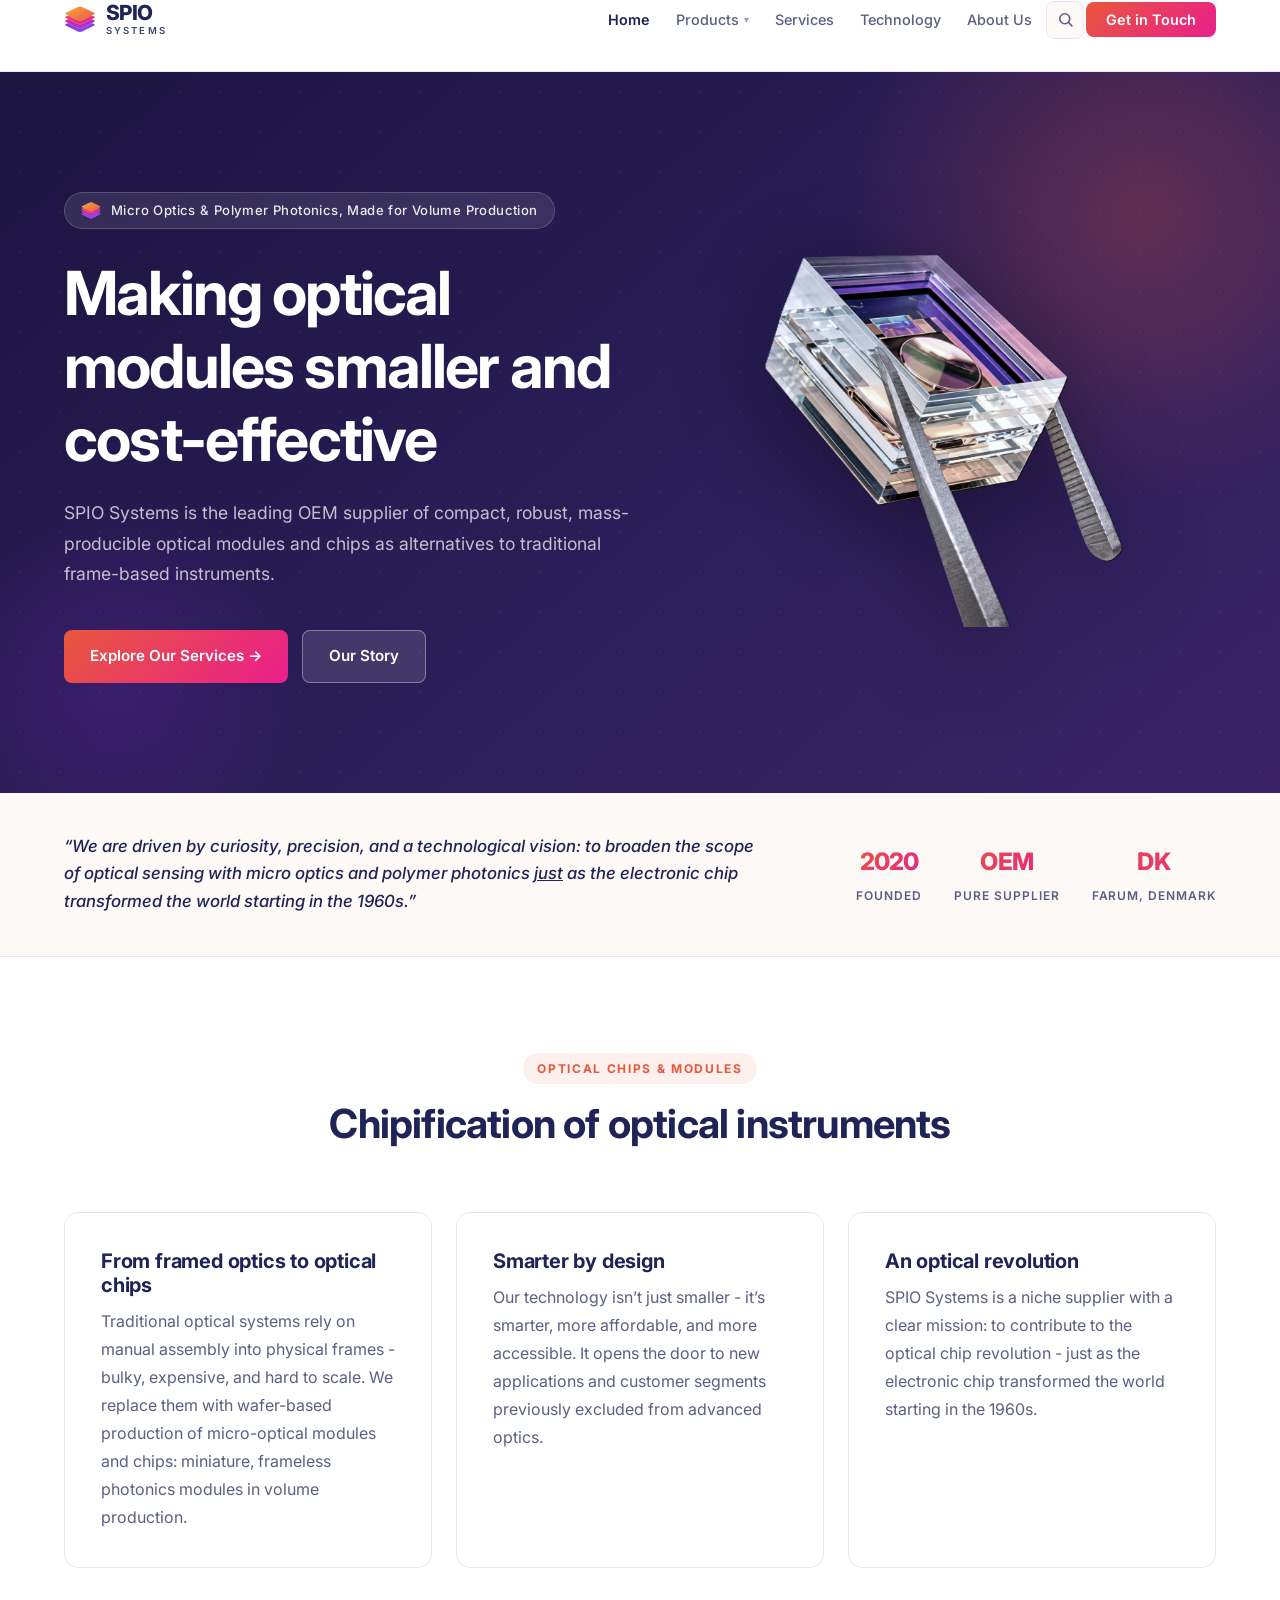
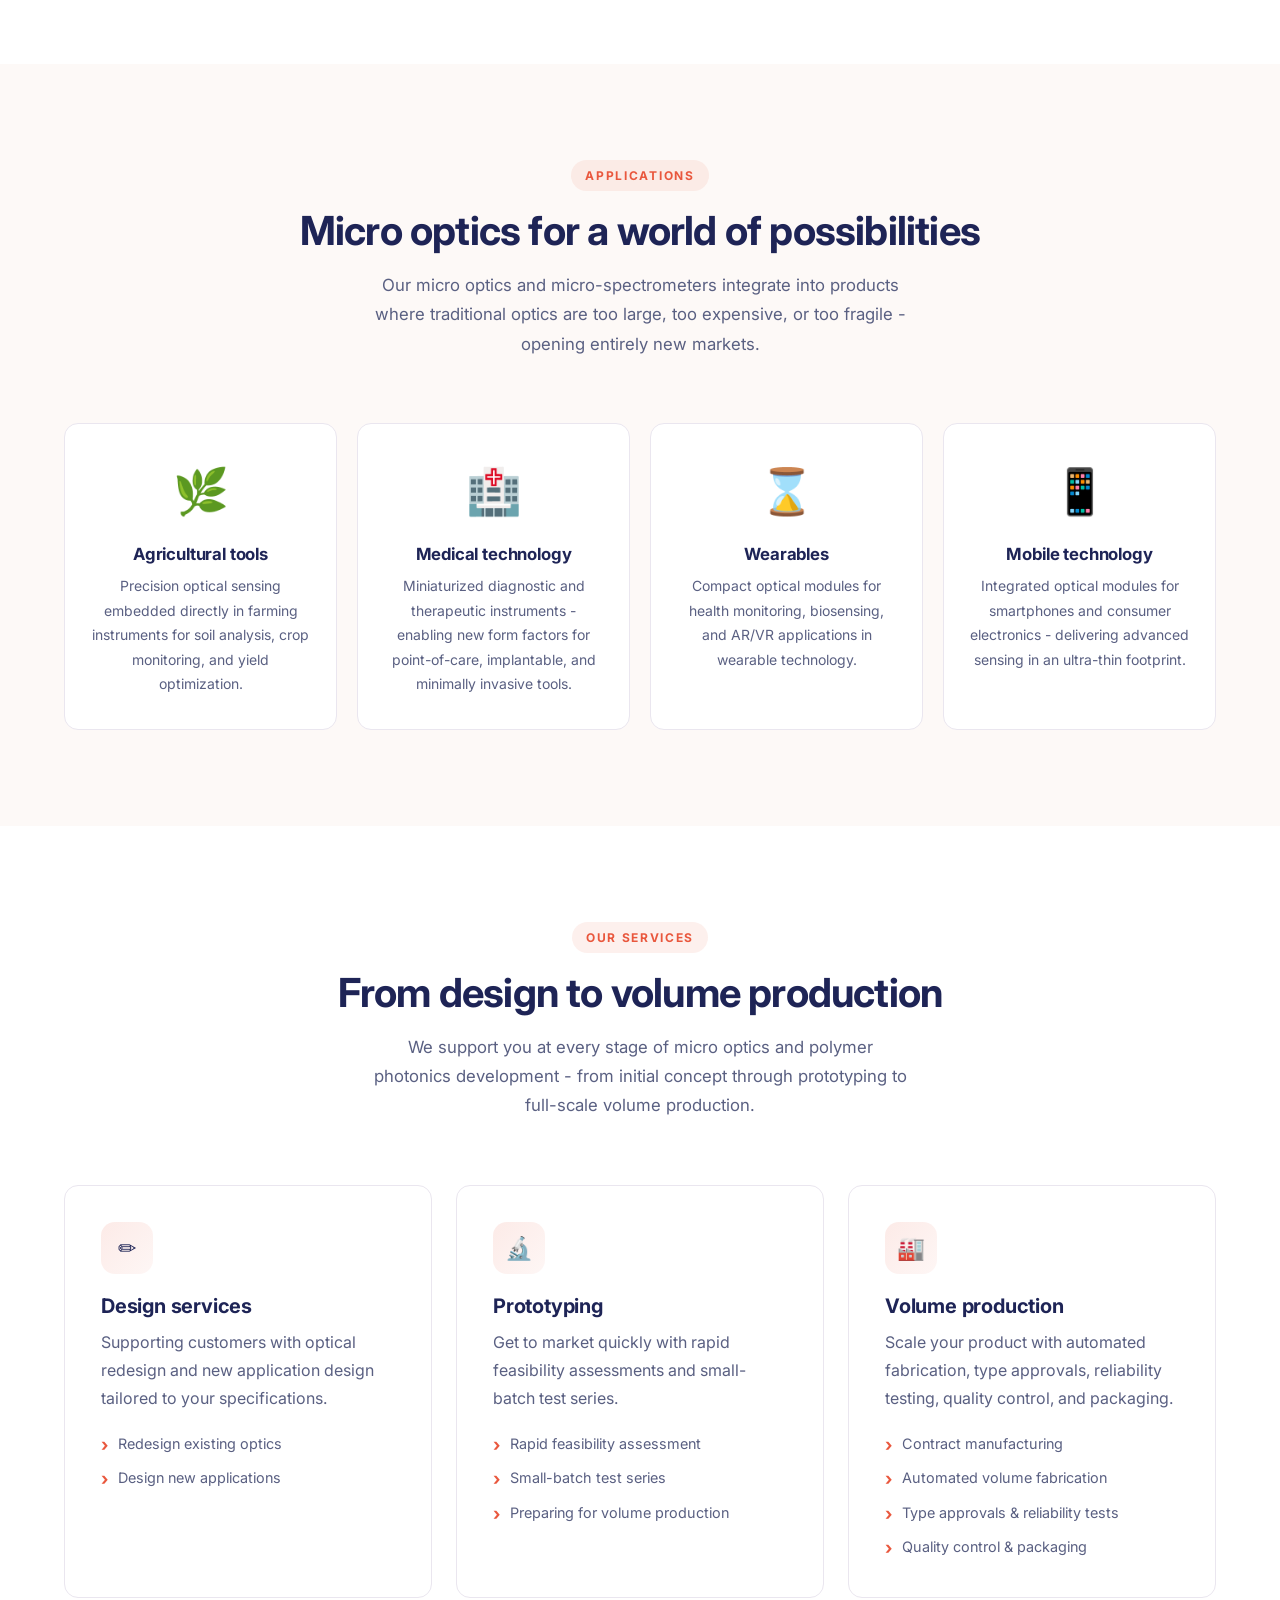
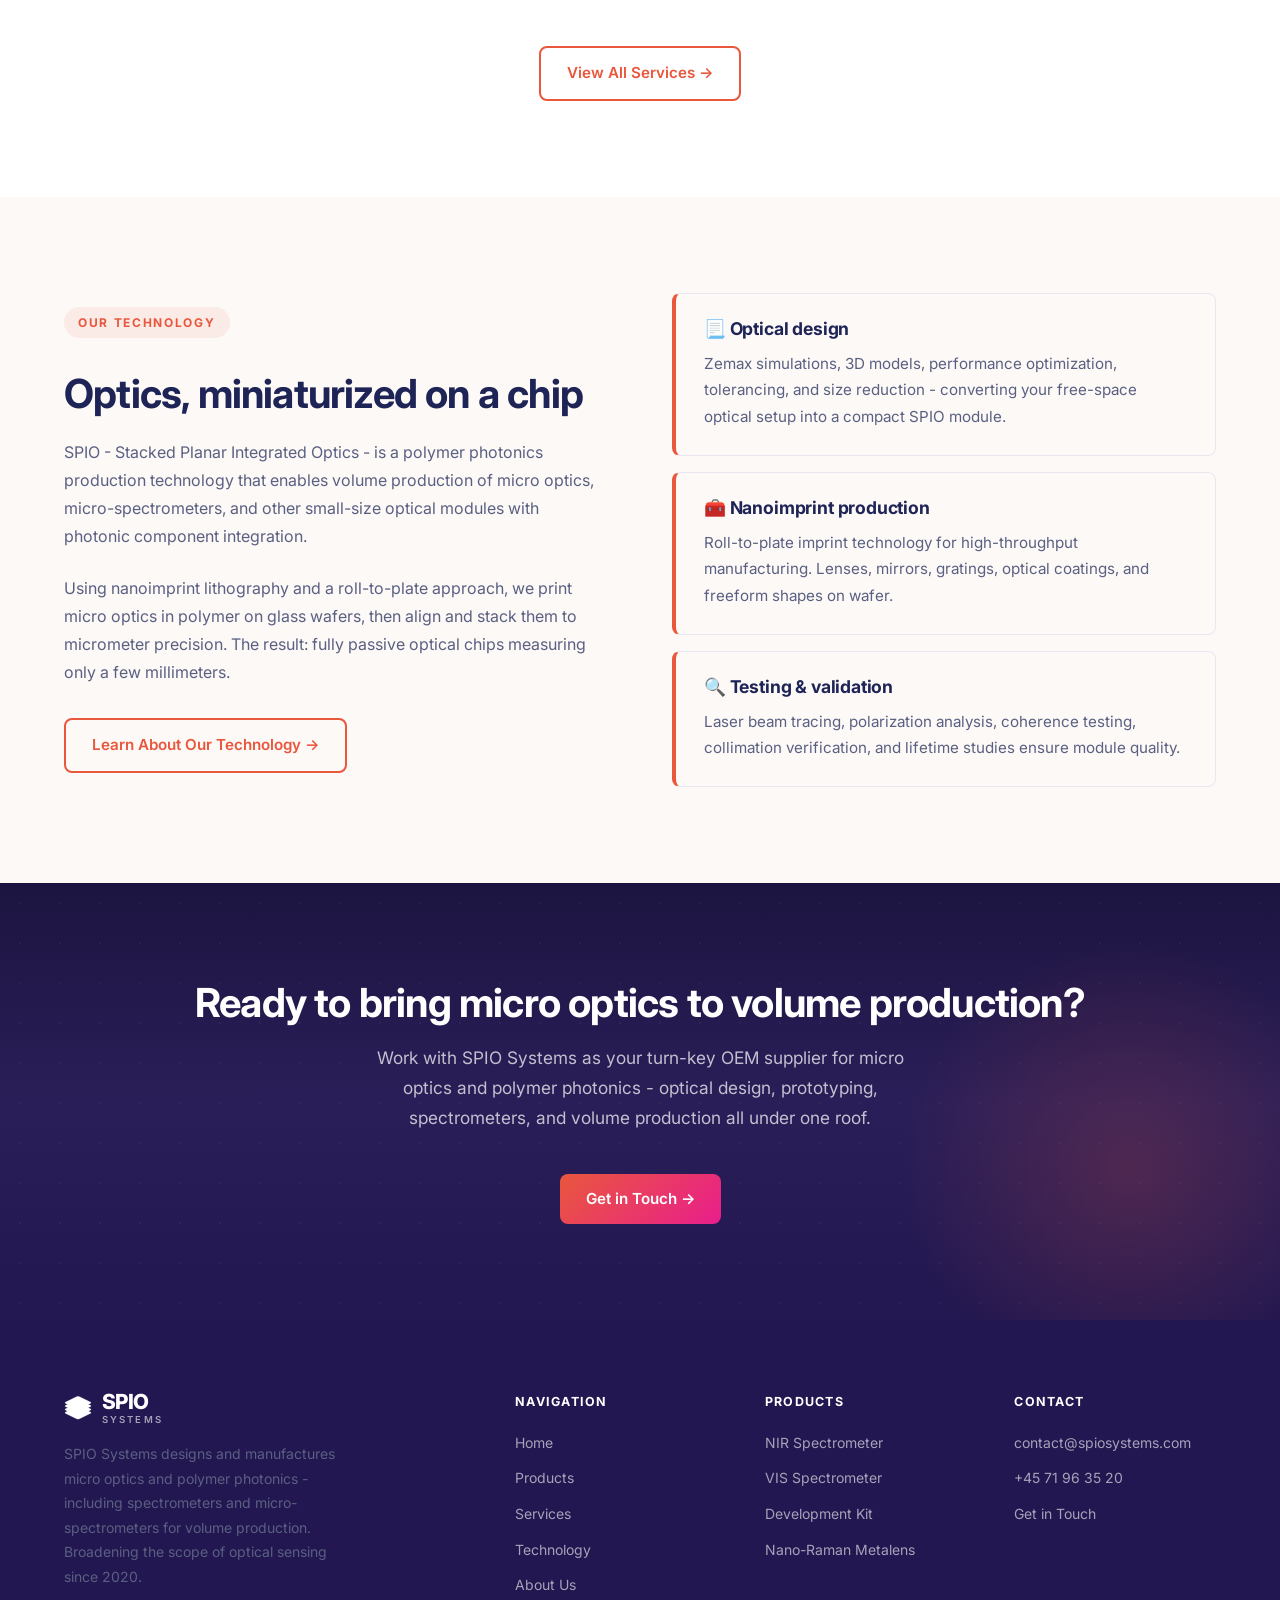
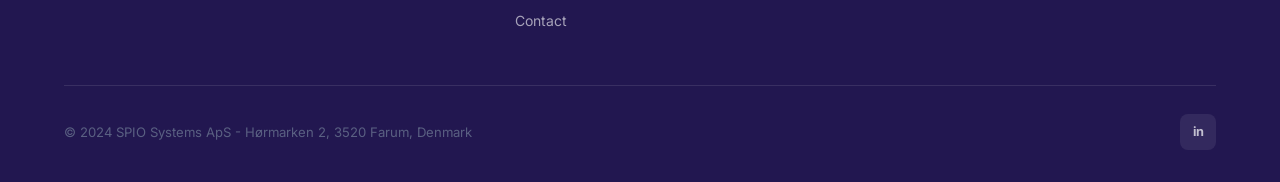
==== index.html @ d628694d "Upload images:module-flex, chip-tweeezers, module-inhand" ====
<!DOCTYPE html>
<html lang="en">
<head>
  <meta charset="UTF-8">
  <meta name="viewport" content="width=device-width, initial-scale=1.0">
  <title>SPIO Systems - Micro Optics &amp; Polymer Photonics for Volume Production</title>
  <meta name="description" content="SPIO Systems designs and manufactures micro optics and polymer photonics - including spectrometers and micro-spectrometers engineered for volume production and seamless integration.">
  <meta name="keywords" content="micro optics, polymer photonics, spectrometer, micro-spectrometer, volume production, optical chip, SPIO Systems">
  <link rel="icon" type="image/svg+xml" href="icon.svg">
  <link rel="preconnect" href="https://fonts.googleapis.com">
  <link rel="preconnect" href="https://fonts.gstatic.com" crossorigin>
  <link href="https://fonts.googleapis.com/css2?family=Inter:wght@400;500;600;700;800&display=swap" rel="stylesheet">
  <link rel="stylesheet" href="styles.css">
</head>
<body>

  <nav>
    <div class="container">
      <div class="nav-inner">
        <a href="index.html" class="nav-logo">
          <img src="icon.svg" alt="" class="logo-icon">
          <div class="logo-wordmark">
            <span class="logo-spio">SPIO</span>
            <span class="logo-systems">SYSTEMS</span>
          </div>
        </a>
        <ul class="nav-links" id="nav-links">
          <li><a href="index.html" class="active">Home</a></li>
          <li class="nav-dropdown">
            <a href="products.html" class="nav-dropdown-toggle">Products <span class="nav-caret">&#9662;</span></a>
            <div class="nav-dropdown-menu">
              <a href="products.html" class="menu-head">All Products</a>
              <a href="product-nir-spectrometer.html">NIR Spectrometer</a>
              <a href="product-vis-spectrometer.html">VIS Spectrometer</a>
              <a href="product-development-kit.html">Spectrometer Development Kit</a>
              <a href="product-nano-raman-metalens.html">Nano-Raman Metalens</a>
            </div>
          </li>
          <li><a href="services.html">Services</a></li>
          <li><a href="technology.html">Technology</a></li>
          <li><a href="about.html">About Us</a></li>
          <li>
            <button class="nav-search-btn" id="nav-search-btn" aria-label="Search" title="Search (press /)">
              <svg viewBox="0 0 24 24" fill="none" stroke="currentColor" stroke-width="2.2" stroke-linecap="round" stroke-linejoin="round"><circle cx="11" cy="11" r="7"></circle><line x1="21" y1="21" x2="16.65" y2="16.65"></line></svg>
            </button>
          </li>
          <li><a href="contact.html" class="nav-cta">Get in Touch</a></li>
        </ul>
        <button class="nav-toggle" id="nav-toggle" aria-label="Toggle menu">
          <span></span><span></span><span></span>
        </button>
      </div>
    </div>
  </nav>

  <!-- HERO -->
  <section class="hero">
    <div class="hero-glow"></div>
    <div class="hero-glow-2"></div>
    <div class="container">
      <div class="hero-grid">
        <div class="hero-content">
          <div class="hero-badge">
            <img src="icon.svg" alt="" class="hero-badge-icon">
            Micro Optics &amp; Polymer Photonics, Made for Volume Production
          </div>
          <h1>Making optical modules smaller and cost-effective</h1>
          <p>SPIO Systems is the leading OEM supplier of compact, robust, mass-producible optical modules and chips as alternatives to traditional frame-based instruments.</p>
          <div class="hero-actions">
            <a href="services.html" class="btn btn-primary">Explore Our Services &rarr;</a>
            <a href="about.html" class="btn btn-ghost">Our Story</a>
          </div>
        </div>
        <div class="hero-visual">
          <img src="images/chip-tweezers.png" alt="SPIO optical chip module held with tweezers">
        </div>
      </div>
    </div>
  </section>

  <!-- MISSION STRIP -->
  <section style="background:var(--bg); border-bottom:1px solid var(--border); padding:40px 0;">
    <div class="container">
      <div style="display:grid; grid-template-columns:1fr auto; gap:48px; align-items:center;">
        <div>
          <p style="font-size:1.05rem; font-style:italic; color:var(--text); font-weight:500; line-height:1.65; max-width:700px;">
            &ldquo;We are driven by curiosity, precision, and a technological vision: to broaden the scope of optical sensing with micro optics and polymer photonics <u>just</u> as the electronic chip transformed the world starting in the 1960s.&rdquo;
          </p>
        </div>
        <div style="display:flex; gap:32px; flex-shrink:0;">
          <div style="text-align:center;">
            <div style="font-size:1.5rem; font-weight:800; background:var(--brand-grad); -webkit-background-clip:text; -webkit-text-fill-color:transparent; background-clip:text; letter-spacing:-0.03em;">2020</div>
            <div style="font-size:0.75rem; color:var(--text-muted); font-weight:600; text-transform:uppercase; letter-spacing:0.08em; margin-top:4px;">Founded</div>
          </div>
          <div style="text-align:center;">
            <div style="font-size:1.5rem; font-weight:800; background:var(--brand-grad); -webkit-background-clip:text; -webkit-text-fill-color:transparent; background-clip:text; letter-spacing:-0.03em;">OEM</div>
            <div style="font-size:0.75rem; color:var(--text-muted); font-weight:600; text-transform:uppercase; letter-spacing:0.08em; margin-top:4px;">Pure Supplier</div>
          </div>
          <div style="text-align:center;">
            <div style="font-size:1.5rem; font-weight:800; background:var(--brand-grad); -webkit-background-clip:text; -webkit-text-fill-color:transparent; background-clip:text; letter-spacing:-0.03em;">DK</div>
            <div style="font-size:0.75rem; color:var(--text-muted); font-weight:600; text-transform:uppercase; letter-spacing:0.08em; margin-top:4px;">Farum, Denmark</div>
          </div>
        </div>
      </div>
    </div>
  </section>

  <!-- THE OPTICAL CHIP -->
  <section class="section">
    <div class="container">
      <div class="section-header">
        <span class="eyebrow">Optical Chips &amp; Modules</span>
        <h2>Chipification of optical instruments</h2>
      </div>
      <div class="grid-3">
        <div class="card">
          <h3>From framed optics to optical chips</h3>
          <p>Traditional optical systems rely on manual assembly into physical frames - bulky, expensive, and hard to scale. We replace them with wafer-based production of micro-optical modules and chips: miniature, frameless photonics modules in volume production.</p>
        </div>
        <div class="card">
          <h3>Smarter by design</h3>
          <p>Our technology isn&rsquo;t just smaller - it&rsquo;s smarter, more affordable, and more accessible. It opens the door to new applications and customer segments previously excluded from advanced optics.</p>
        </div>
        <div class="card">
          <h3>An optical revolution</h3>
          <p>SPIO Systems is a niche supplier with a clear mission: to contribute to the optical chip revolution - just as the electronic chip transformed the world starting in the 1960s.</p>
        </div>
      </div>
    </div>
  </section>

  <!-- APPLICATIONS -->
  <section class="section section-alt">
    <div class="container">
      <div class="section-header">
        <span class="eyebrow">Applications</span>
        <h2>Micro optics for a world of possibilities</h2>
        <p>Our micro optics and micro-spectrometers integrate into products where traditional optics are too large, too expensive, or too fragile - opening entirely new markets.</p>
      </div>
      <div class="grid-4">
        <div class="card" style="text-align:center; padding:32px 24px;">
          <div style="font-size:2.8rem; margin-bottom:16px;">&#127807;</div>
          <h3 style="font-size:1.05rem; margin-bottom:10px;">Agricultural tools</h3>
          <p style="font-size:0.875rem;">Precision optical sensing embedded directly in farming instruments for soil analysis, crop monitoring, and yield optimization.</p>
        </div>
        <div class="card" style="text-align:center; padding:32px 24px;">
          <div style="font-size:2.8rem; margin-bottom:16px;">&#127973;</div>
          <h3 style="font-size:1.05rem; margin-bottom:10px;">Medical technology</h3>
          <p style="font-size:0.875rem;">Miniaturized diagnostic and therapeutic instruments - enabling new form factors for point-of-care, implantable, and minimally invasive tools.</p>
        </div>
        <div class="card" style="text-align:center; padding:32px 24px;">
          <div style="font-size:2.8rem; margin-bottom:16px;">&#8987;</div>
          <h3 style="font-size:1.05rem; margin-bottom:10px;">Wearables</h3>
          <p style="font-size:0.875rem;">Compact optical modules for health monitoring, biosensing, and AR/VR applications in wearable technology.</p>
        </div>
        <div class="card" style="text-align:center; padding:32px 24px;">
          <div style="font-size:2.8rem; margin-bottom:16px;">&#128241;</div>
          <h3 style="font-size:1.05rem; margin-bottom:10px;">Mobile technology</h3>
          <p style="font-size:0.875rem;">Integrated optical modules for smartphones and consumer electronics - delivering advanced sensing in an ultra-thin footprint.</p>
        </div>
      </div>
    </div>
  </section>

  <!-- SERVICES PREVIEW -->
  <section class="section">
    <div class="container">
      <div class="section-header">
        <span class="eyebrow">Our Services</span>
        <h2>From design to volume production</h2>
        <p>We support you at every stage of micro optics and polymer photonics development - from initial concept through prototyping to full-scale volume production.</p>
      </div>
      <div class="grid-3">
        <div class="card">
          <div class="card-icon">&#9999;</div>
          <h3>Design services</h3>
          <p>Supporting customers with optical redesign and new application design tailored to your specifications.</p>
          <ul>
            <li>Redesign existing optics</li>
            <li>Design new applications</li>
          </ul>
        </div>
        <div class="card">
          <div class="card-icon">&#128300;</div>
          <h3>Prototyping</h3>
          <p>Get to market quickly with rapid feasibility assessments and small-batch test series.</p>
          <ul>
            <li>Rapid feasibility assessment</li>
            <li>Small-batch test series</li>
            <li>Preparing for volume production</li>
          </ul>
        </div>
        <div class="card">
          <div class="card-icon">&#127981;</div>
          <h3>Volume production</h3>
          <p>Scale your product with automated fabrication, type approvals, reliability testing, quality control, and packaging.</p>
          <ul>
            <li>Contract manufacturing</li>
            <li>Automated volume fabrication</li>
            <li>Type approvals &amp; reliability tests</li>
            <li>Quality control &amp; packaging</li>
          </ul>
        </div>
      </div>
      <div style="text-align:center; margin-top:48px;">
        <a href="services.html" class="btn btn-outline">View All Services &rarr;</a>
      </div>
    </div>
  </section>

  <!-- TECHNOLOGY HIGHLIGHT -->
  <section class="section section-alt">
    <div class="container">
      <div class="two-col" style="align-items:center; gap:64px;">
        <div>
          <span class="eyebrow">Our Technology</span>
          <h2 style="margin-top:16px; margin-bottom:20px;">Optics, miniaturized on a chip</h2>
          <p style="margin-bottom:24px;">SPIO - Stacked Planar Integrated Optics - is a polymer photonics production technology that enables volume production of micro optics, micro-spectrometers, and other small-size optical modules with photonic component integration.</p>
          <p style="margin-bottom:32px;">Using nanoimprint lithography and a roll-to-plate approach, we print micro optics in polymer on glass wafers, then align and stack them to micrometer precision. The result: fully passive optical chips measuring only a few millimeters.</p>
          <a href="technology.html" class="btn btn-outline">Learn About Our Technology &rarr;</a>
        </div>
        <div style="display:flex; flex-direction:column; gap:16px;">
          <div class="info-box">
            <h3>&#128195; Optical design</h3>
            <p>Zemax simulations, 3D models, performance optimization, tolerancing, and size reduction - converting your free-space optical setup into a compact SPIO module.</p>
          </div>
          <div class="info-box">
            <h3>&#129520; Nanoimprint production</h3>
            <p>Roll-to-plate imprint technology for high-throughput manufacturing. Lenses, mirrors, gratings, optical coatings, and freeform shapes on wafer.</p>
          </div>
          <div class="info-box">
            <h3>&#128269; Testing &amp; validation</h3>
            <p>Laser beam tracing, polarization analysis, coherence testing, collimation verification, and lifetime studies ensure module quality.</p>
          </div>
        </div>
      </div>
    </div>
  </section>

  <!-- CTA -->
  <section class="cta-section">
    <div class="container">
      <div class="cta-inner">
        <h2>Ready to bring micro optics to volume production?</h2>
        <p>Work with SPIO Systems as your turn-key OEM supplier for micro optics and polymer photonics - optical design, prototyping, spectrometers, and volume production all under one roof.</p>
        <a href="contact.html" class="btn btn-primary">Get in Touch &rarr;</a>
      </div>
    </div>
  </section>

  <!-- FOOTER -->
  <footer>
    <div class="container">
      <div class="footer-grid">
        <div class="footer-brand-col">
          <a href="index.html" class="footer-logo">
            <img src="icon.svg" alt="" style="width:28px;height:auto;filter:brightness(0) invert(1);">
            <div class="logo-wordmark">
              <span class="logo-spio">SPIO</span>
              <span class="logo-systems">SYSTEMS</span>
            </div>
          </a>
          <p>SPIO Systems designs and manufactures micro optics and polymer photonics - including spectrometers and micro-spectrometers for volume production. Broadening the scope of optical sensing since 2020.</p>
        </div>
        <div class="footer-col">
          <h5>Navigation</h5>
          <ul>
            <li><a href="index.html">Home</a></li>
            <li><a href="products.html">Products</a></li>
            <li><a href="services.html">Services</a></li>
            <li><a href="technology.html">Technology</a></li>
            <li><a href="about.html">About Us</a></li>
            <li><a href="contact.html">Contact</a></li>
          </ul>
        </div>
        <div class="footer-col">
          <h5>Products</h5>
          <ul>
            <li><a href="product-nir-spectrometer.html">NIR Spectrometer</a></li>
            <li><a href="product-vis-spectrometer.html">VIS Spectrometer</a></li>
            <li><a href="product-development-kit.html">Development Kit</a></li>
            <li><a href="product-nano-raman-metalens.html">Nano-Raman Metalens</a></li>
          </ul>
        </div>
        <div class="footer-col">
          <h5>Contact</h5>
          <ul>
            <li><a href="mailto:contact@spiosystems.com">contact@spiosystems.com</a></li>
            <li><a href="tel:+4571963520">+45 71 96 35 20</a></li>
            <li><a href="contact.html">Get in Touch</a></li>
          </ul>
        </div>
      </div>
      <div class="footer-bottom">
        <p>&copy; 2024 SPIO Systems ApS - H&oslash;rmarken 2, 3520 Farum, Denmark</p>
        <div class="social-links">
          <a href="https://www.linkedin.com/company/spio-systems" target="_blank" rel="noopener" class="social-link" aria-label="LinkedIn">in</a>
        </div>
      </div>
    </div>
  </footer>

  <script>
    const toggle = document.getElementById('nav-toggle');
    const links = document.getElementById('nav-links');
    toggle.addEventListener('click', () => links.classList.toggle('open'));
  </script>
  <script src="search.js"></script>
</body>
</html>
---- styles.css ----
*, *::before, *::after { box-sizing: border-box; margin: 0; padding: 0; }

:root {
  /* ── SPIO brand palette ── */
  --primary:        #1E2456;   /* Dark navy (logo text) */
  --primary-light:  #2A3070;
  --primary-deep:   #161A42;
  --warm-orange:    #F7A840;
  --warm-coral:     #E9573D;
  --warm-magenta:   #E91E8C;
  --warm-purple:    #9B2DE8;
  --warm-violet:    #7B4FE0;

  /* ── UI accent - coral-red from the logo ── */
  --accent:         #E9573D;
  --accent-hover:   #C9432A;

  /* ── Gradient shorthands ── */
  --brand-grad:     linear-gradient(135deg, #E9573D, #E91E8C);
  --brand-grad-full: linear-gradient(135deg, #F7A840, #E9573D, #E91E8C, #9B2DE8);

  /* ── Surfaces ── */
  --bg:       #FDF9F7;   /* very slightly warm white */
  --white:    #FFFFFF;
  --text:     #1E2456;   /* brand navy for headings */
  --text-muted: #5A6082;
  --border:   #EAE6EF;
  --shadow:   0 4px 16px rgba(30,36,86,0.09);
  --shadow-lg: 0 12px 40px rgba(30,36,86,0.16);

  /* ── Shape ── */
  --radius:    14px;
  --radius-sm: 8px;
  --radius-lg: 20px;
  --nav-height: 72px;
}

html { scroll-behavior: smooth; }

body {
  font-family: 'Inter', -apple-system, BlinkMacSystemFont, 'Segoe UI', Helvetica, sans-serif;
  font-size: 16px;
  line-height: 1.6;
  color: var(--text);
  background: var(--white);
  -webkit-font-smoothing: antialiased;
}

/* ── TYPOGRAPHY ── */
h1, h2, h3, h4 { line-height: 1.2; font-weight: 700; }
h1 { font-size: clamp(2.4rem, 5vw, 3.8rem); letter-spacing: -0.03em; }
h2 { font-size: clamp(1.8rem, 3.5vw, 2.5rem); letter-spacing: -0.02em; }
h3 { font-size: 1.25rem; letter-spacing: -0.01em; }
h4 { font-size: 1rem; }
p { color: var(--text-muted); line-height: 1.75; }
a { color: var(--accent); }

/* ── LAYOUT ── */
.container { max-width: 1200px; margin: 0 auto; padding: 0 24px; }
.section { padding: 96px 0; }
.section-alt { background: var(--bg); }

/* ── NAVIGATION ── */
nav {
  position: sticky;
  top: 0;
  z-index: 100;
  height: var(--nav-height);
  background: rgba(255,255,255,0.95);
  backdrop-filter: blur(14px);
  -webkit-backdrop-filter: blur(14px);
  border-bottom: 1px solid var(--border);
}
.nav-inner {
  height: 100%;
  display: flex;
  align-items: center;
  justify-content: space-between;
}

/* Logo */
.nav-logo {
  display: flex;
  align-items: center;
  gap: 10px;
  text-decoration: none;
}
.logo-icon { width: 32px; height: auto; display: block; }
.logo-wordmark {
  display: flex;
  flex-direction: column;
  line-height: 1;
}
.logo-spio {
  font-size: 1.3rem;
  font-weight: 800;
  color: var(--primary);
  letter-spacing: -0.03em;
}
.logo-systems {
  font-size: 0.6rem;
  font-weight: 600;
  color: var(--primary);
  letter-spacing: 0.22em;
  text-transform: uppercase;
  margin-top: 2px;
  opacity: 0.85;
}

.nav-links {
  display: flex;
  align-items: center;
  gap: 2px;
  list-style: none;
  flex-wrap: nowrap;
}
.nav-links a {
  text-decoration: none;
  color: var(--text-muted);
  font-size: 0.9rem;
  font-weight: 500;
  padding: 8px 12px;
  border-radius: var(--radius-sm);
  transition: color 0.18s, background 0.18s;
  white-space: nowrap;
}
.nav-links a:hover { color: var(--primary); background: var(--bg); }
.nav-links a.active { color: var(--primary); font-weight: 600; }
.nav-cta {
  background: var(--brand-grad) !important;
  color: white !important;
  padding: 9px 20px !important;
  border-radius: var(--radius-sm) !important;
  font-weight: 600 !important;
  transition: opacity 0.18s, transform 0.18s !important;
}
.nav-cta:hover { opacity: 0.88 !important; transform: translateY(-1px) !important; color: white !important; }

.nav-toggle {
  display: none;
  background: none;
  border: none;
  cursor: pointer;
  padding: 6px;
  flex-direction: column;
  gap: 5px;
}
.nav-toggle span {
  display: block;
  width: 22px;
  height: 2px;
  background: var(--text);
  border-radius: 2px;
  transition: 0.25s;
}

/* ── BUTTONS ── */
.btn {
  display: inline-flex;
  align-items: center;
  gap: 8px;
  padding: 13px 26px;
  border-radius: var(--radius-sm);
  font-size: 0.95rem;
  font-weight: 600;
  cursor: pointer;
  text-decoration: none;
  transition: all 0.2s ease;
  border: none;
  white-space: nowrap;
}
.btn-primary {
  background: var(--brand-grad);
  color: white;
}
.btn-primary:hover {
  opacity: 0.88;
  transform: translateY(-1px);
  box-shadow: 0 8px 24px rgba(233,87,61,0.4);
  color: white;
}
.btn-ghost {
  background: rgba(255,255,255,0.12);
  color: white;
  border: 1.5px solid rgba(255,255,255,0.35);
}
.btn-ghost:hover {
  background: rgba(255,255,255,0.22);
  border-color: rgba(255,255,255,0.65);
  color: white;
}
.btn-outline {
  background: transparent;
  color: var(--accent);
  border: 2px solid var(--accent);
}
.btn-outline:hover {
  background: var(--accent);
  color: white;
}

/* ── HERO ── */
.hero {
  background: linear-gradient(140deg, #1C1440 0%, #2A1E58 55%, #3A2466 100%);
  color: white;
  padding: 120px 0 110px;
  position: relative;
  overflow: hidden;
}
.hero::before {
  content: '';
  position: absolute;
  inset: 0;
  background-image: radial-gradient(circle, rgba(255,255,255,0.04) 1px, transparent 1px);
  background-size: 40px 40px;
}
.hero-glow {
  position: absolute;
  width: 640px;
  height: 640px;
  background: radial-gradient(circle, rgba(233,87,61,0.28) 0%, transparent 65%);
  right: -180px;
  top: -180px;
  pointer-events: none;
}
.hero-glow-2 {
  position: absolute;
  width: 420px;
  height: 420px;
  background: radial-gradient(circle, rgba(155,45,232,0.18) 0%, transparent 65%);
  left: -100px;
  bottom: -100px;
  pointer-events: none;
}
.hero-content { position: relative; z-index: 1; max-width: 720px; }
.hero-badge {
  display: inline-flex;
  align-items: center;
  gap: 10px;
  background: rgba(255,255,255,0.1);
  border: 1px solid rgba(255,255,255,0.18);
  padding: 7px 16px;
  border-radius: 100px;
  font-size: 0.82rem;
  font-weight: 500;
  letter-spacing: 0.03em;
  margin-bottom: 28px;
  backdrop-filter: blur(4px);
  color: rgba(255,255,255,0.9);
}
.hero-badge-icon { width: 20px; height: auto; }
.hero h1 { color: white; margin-bottom: 22px; }
.hero p { color: rgba(255,255,255,0.72); font-size: 1.1rem; margin-bottom: 40px; max-width: 580px; }
.hero-actions { display: flex; gap: 14px; flex-wrap: wrap; }

/* Hero product image */
.hero-grid { position: relative; z-index: 1; display: grid; grid-template-columns: 1.05fr 0.95fr; gap: 48px; align-items: center; }
.hero-grid .hero-content { max-width: none; }
.hero-visual img { width: 100%; height: auto; display: block; filter: drop-shadow(0 22px 45px rgba(0,0,0,0.4)); }
@media (max-width: 860px) {
  .hero-grid { grid-template-columns: 1fr; gap: 24px; }
  .hero-visual { max-width: 440px; }
}

/* ── PAGE HERO (inner pages) ── */
.page-hero {
  background: linear-gradient(140deg, #1C1440 0%, #2E2060 100%);
  color: white;
  padding: 80px 0 76px;
  position: relative;
  overflow: hidden;
}
.page-hero::before {
  content: '';
  position: absolute;
  inset: 0;
  background-image: radial-gradient(circle, rgba(255,255,255,0.04) 1px, transparent 1px);
  background-size: 40px 40px;
}
.page-hero::after {
  content: '';
  position: absolute;
  width: 480px;
  height: 480px;
  background: radial-gradient(circle, rgba(233,87,61,0.2) 0%, transparent 65%);
  right: -100px;
  top: -100px;
  pointer-events: none;
}
.page-hero-content { position: relative; z-index: 1; }
.breadcrumb {
  display: flex;
  align-items: center;
  gap: 8px;
  font-size: 0.82rem;
  color: rgba(255,255,255,0.5);
  margin-bottom: 16px;
}
.breadcrumb a { color: rgba(255,255,255,0.5); text-decoration: none; transition: color 0.18s; }
.breadcrumb a:hover { color: white; }
.breadcrumb-sep { opacity: 0.4; }
.page-hero h1 { color: white; font-size: clamp(2rem, 4vw, 2.8rem); margin-bottom: 14px; }
.page-hero p { color: rgba(255,255,255,0.72); font-size: 1.05rem; max-width: 580px; }

/* ── SECTION HEADER ── */
.section-header { text-align: center; margin-bottom: 64px; }
.eyebrow {
  display: inline-block;
  font-size: 0.75rem;
  font-weight: 700;
  letter-spacing: 0.14em;
  text-transform: uppercase;
  color: var(--warm-coral);
  background: rgba(233,87,61,0.09);
  padding: 6px 14px;
  border-radius: 100px;
  margin-bottom: 16px;
}
.section-header h2 { color: var(--text); margin-bottom: 16px; }
.section-header p { max-width: 540px; margin: 0 auto; font-size: 1.05rem; }

/* ── CARDS ── */
.card {
  background: var(--white);
  border: 1px solid var(--border);
  border-radius: var(--radius);
  padding: 36px;
  transition: box-shadow 0.28s, transform 0.28s;
}
.card:hover { box-shadow: var(--shadow-lg); transform: translateY(-4px); }
.card-icon {
  width: 52px;
  height: 52px;
  background: linear-gradient(135deg, rgba(233,87,61,0.12), rgba(233,87,61,0.05));
  border-radius: 14px;
  display: flex;
  align-items: center;
  justify-content: center;
  margin-bottom: 20px;
  font-size: 1.4rem;
}
.card h3 { color: var(--text); margin-bottom: 10px; }
.card > p { margin-bottom: 0; }
.card ul { list-style: none; margin-top: 20px; display: flex; flex-direction: column; gap: 8px; }
.card ul li {
  font-size: 0.9rem;
  color: var(--text-muted);
  display: flex;
  align-items: flex-start;
  gap: 10px;
}
.card ul li::before { content: '›'; color: var(--warm-coral); font-size: 1.1rem; line-height: 1.5; flex-shrink: 0; font-weight: 700; }

/* ── GRIDS ── */
.grid-3 { display: grid; grid-template-columns: repeat(3, 1fr); gap: 24px; }
.grid-2 { display: grid; grid-template-columns: repeat(2, 1fr); gap: 32px; }
.grid-4 { display: grid; grid-template-columns: repeat(4, 1fr); gap: 20px; }

/* ── PROCESS STEPS ── */
.steps-track {
  display: grid;
  grid-template-columns: repeat(4, 1fr);
  gap: 0;
  position: relative;
}
.steps-track::before {
  content: '';
  position: absolute;
  top: 44px;
  left: calc(12.5%);
  right: calc(12.5%);
  height: 2px;
  background: var(--brand-grad-full);
  z-index: 0;
}
.step-item {
  position: relative;
  z-index: 1;
  text-align: center;
  padding: 0 16px;
}
.step-num {
  width: 88px;
  height: 88px;
  color: white;
  border-radius: 50%;
  display: flex;
  align-items: center;
  justify-content: center;
  font-size: 1.6rem;
  font-weight: 800;
  margin: 0 auto 24px;
  border: 4px solid white;
  letter-spacing: -0.02em;
}
/* Each step gets its gradient slice */
.step-item:nth-child(1) .step-num { background: linear-gradient(135deg, #F7A840, #E9573D); box-shadow: 0 0 0 3px #F7A840, var(--shadow); }
.step-item:nth-child(2) .step-num { background: linear-gradient(135deg, #E9573D, #E91E8C); box-shadow: 0 0 0 3px #E9573D, var(--shadow); }
.step-item:nth-child(3) .step-num { background: linear-gradient(135deg, #E91E8C, #9B2DE8); box-shadow: 0 0 0 3px #E91E8C, var(--shadow); }
.step-item:nth-child(4) .step-num { background: linear-gradient(135deg, #9B2DE8, #7B4FE0); box-shadow: 0 0 0 3px #9B2DE8, var(--shadow); }
.step-item h3 { color: var(--text); margin-bottom: 10px; font-size: 1.1rem; }
.step-item p { font-size: 0.9rem; }

/* ── CAPABILITIES ── */
.cap-card {
  background: var(--bg);
  border: 1px solid var(--border);
  border-radius: var(--radius);
  padding: 32px;
}
.cap-card h3 { color: var(--text); margin-bottom: 12px; font-size: 1.1rem; }
.cap-card ul { list-style: none; display: flex; flex-direction: column; gap: 8px; margin-top: 8px; }
.cap-card ul li { font-size: 0.88rem; color: var(--text-muted); display: flex; align-items: flex-start; gap: 10px; }
.cap-card ul li::before { content: '✓'; color: #16a34a; font-size: 0.85rem; flex-shrink: 0; margin-top: 1px; font-weight: 700; }

/* ── TEAM ── */
.team-grid { display: grid; grid-template-columns: repeat(4, 1fr); gap: 20px; }
.team-card {
  background: var(--white);
  border: 1px solid var(--border);
  border-radius: var(--radius);
  padding: 26px 20px;
  text-align: center;
  display: flex;
  flex-direction: column;
  justify-content: center;
  transition: box-shadow 0.22s, transform 0.22s;
}
.team-card:hover { box-shadow: var(--shadow); transform: translateY(-3px); }
.team-avatar {
  width: 64px;
  height: 64px;
  border-radius: 50%;
  display: flex;
  align-items: center;
  justify-content: center;
  color: white;
  font-size: 1.1rem;
  font-weight: 700;
  margin: 0 auto 16px;
}
.team-card h4 { color: var(--text); font-size: 0.9rem; font-weight: 600; margin-bottom: 6px; }
.team-card p { font-size: 0.8rem; color: var(--text-muted); }
.team-card .role-badge {
  display: inline-block;
  background: rgba(233,87,61,0.09);
  color: var(--warm-coral);
  font-size: 0.72rem;
  font-weight: 600;
  padding: 3px 10px;
  border-radius: 100px;
  margin-top: 8px;
  letter-spacing: 0.02em;
}

/* ── BOARD ── */
.board-grid { display: grid; grid-template-columns: repeat(5, 1fr); gap: 20px; }
.board-card {
  background: var(--white);
  border: 1px solid var(--border);
  border-radius: var(--radius);
  padding: 26px 16px;
  text-align: center;
  display: flex;
  flex-direction: column;
  justify-content: center;
}
.board-card h4 { color: var(--text); font-size: 0.875rem; font-weight: 600; margin-bottom: 6px; }
.board-card p { font-size: 0.78rem; color: var(--text-muted); line-height: 1.5; }

/* ── INFO BOX ── */
.info-box {
  background: var(--bg);
  border: 1px solid var(--border);
  border-left: 4px solid var(--warm-coral);
  border-radius: var(--radius-sm);
  padding: 24px 28px;
}
.info-box h3 { color: var(--text); margin-bottom: 12px; font-size: 1.1rem; }
.info-box p { font-size: 0.95rem; }

/* ── TWO-COL ── */
.two-col { display: grid; grid-template-columns: 1fr 1fr; gap: 48px; align-items: start; }
.two-col-wide { display: grid; grid-template-columns: 1fr 1.4fr; gap: 48px; align-items: start; }

/* ── CTA SECTION ── */
.cta-section {
  background: linear-gradient(180deg, #1C1440 0%, #2A1E58 50%, #221750 100%);
  text-align: center;
  padding: 96px 0;
  position: relative;
  overflow: hidden;
}
.cta-section::before {
  content: '';
  position: absolute;
  inset: 0;
  background-image: radial-gradient(circle, rgba(255,255,255,0.04) 1px, transparent 1px);
  background-size: 40px 40px;
}
.cta-section::after {
  content: '';
  position: absolute;
  width: 500px;
  height: 500px;
  background: radial-gradient(circle, rgba(233,87,61,0.2) 0%, transparent 65%);
  right: -100px;
  bottom: -100px;
  pointer-events: none;
}
.cta-inner { position: relative; z-index: 1; }
.cta-section h2 { color: white; margin-bottom: 16px; }
.cta-section p { color: rgba(255,255,255,0.72); font-size: 1.08rem; max-width: 560px; margin: 0 auto 40px; }

/* ── CONTACT ── */
.contact-layout { display: grid; grid-template-columns: 1fr 1.6fr; gap: 48px; align-items: start; }
.contact-info-stack { display: flex; flex-direction: column; gap: 16px; }
.contact-item {
  display: flex;
  align-items: flex-start;
  gap: 16px;
  padding: 22px;
  background: var(--white);
  border: 1px solid var(--border);
  border-radius: var(--radius);
  transition: box-shadow 0.2s;
}
.contact-item:hover { box-shadow: var(--shadow); }
.c-icon {
  width: 44px;
  height: 44px;
  background: var(--brand-grad);
  border-radius: 11px;
  display: flex;
  align-items: center;
  justify-content: center;
  font-size: 1.1rem;
  flex-shrink: 0;
  color: #fff;
}
.c-icon svg {
  width: 20px;
  height: 20px;
  filter: drop-shadow(0 1px 1px rgba(30,36,86,0.28));
}
.contact-item h4 { color: var(--text); font-size: 0.78rem; font-weight: 700; text-transform: uppercase; letter-spacing: 0.08em; margin-bottom: 5px; }
.contact-item p, .contact-item a { color: var(--text-muted); text-decoration: none; font-size: 0.9rem; }
.contact-item a:hover { color: var(--accent); }

/* ── FORM ── */
.form-card {
  background: var(--white);
  border: 1px solid var(--border);
  border-radius: var(--radius-lg);
  padding: 40px;
  box-shadow: var(--shadow);
}
.form-card h3 { color: var(--text); margin-bottom: 8px; }
.form-card > p { margin-bottom: 28px; }
.form-group { margin-bottom: 18px; }
label {
  display: block;
  font-size: 0.84rem;
  font-weight: 600;
  color: var(--text);
  margin-bottom: 7px;
}
input[type=text], input[type=email], input[type=tel], textarea, select {
  width: 100%;
  padding: 11px 15px;
  border: 1.5px solid var(--border);
  border-radius: var(--radius-sm);
  font-size: 0.925rem;
  font-family: inherit;
  color: var(--text);
  background: var(--bg);
  outline: none;
  transition: border-color 0.18s, box-shadow 0.18s, background 0.18s;
}
input:focus, textarea:focus {
  border-color: var(--warm-coral);
  box-shadow: 0 0 0 3px rgba(233,87,61,0.12);
  background: white;
}
textarea { min-height: 140px; resize: vertical; }
.form-row { display: grid; grid-template-columns: 1fr 1fr; gap: 16px; }
.form-submit {
  width: 100%;
  padding: 14px;
  font-size: 1rem;
  margin-top: 8px;
  border-radius: var(--radius-sm);
  font-weight: 600;
  cursor: pointer;
  background: var(--brand-grad);
  color: white;
  border: none;
  transition: opacity 0.2s, transform 0.2s;
}
.form-submit:hover { opacity: 0.88; transform: translateY(-1px); }

/* ── GRADIENT ACCENT BAR (decorative) ── */
.grad-bar {
  height: 4px;
  background: var(--brand-grad-full);
  width: 60px;
  border-radius: 2px;
  margin-bottom: 24px;
}

/* ── FOOTER ── */
footer {
  background: #221750;
  color: rgba(255,255,255,0.65);
  padding: 72px 0 32px;
}
.footer-grid { display: grid; grid-template-columns: 2fr 1fr 1fr 1fr; gap: 48px; margin-bottom: 52px; }
.footer-brand-col { max-width: 300px; }
.footer-logo {
  display: flex;
  align-items: center;
  gap: 10px;
  text-decoration: none;
  margin-bottom: 18px;
}
.footer-logo .logo-spio { color: white; font-size: 1.3rem; }
.footer-logo .logo-systems { color: rgba(255,255,255,0.7); }
.footer-brand-col p { font-size: 0.875rem; line-height: 1.75; }
.footer-col h5 {
  color: white;
  font-size: 0.78rem;
  font-weight: 700;
  text-transform: uppercase;
  letter-spacing: 0.1em;
  margin-bottom: 18px;
}
.footer-col ul { list-style: none; display: flex; flex-direction: column; gap: 10px; }
.footer-col ul li a {
  color: rgba(255,255,255,0.6);
  text-decoration: none;
  font-size: 0.875rem;
  transition: color 0.18s;
}
.footer-col ul li a:hover { color: white; }
.footer-bottom {
  border-top: 1px solid rgba(255,255,255,0.1);
  padding-top: 28px;
  display: flex;
  justify-content: space-between;
  align-items: center;
  flex-wrap: wrap;
  gap: 16px;
}
.footer-bottom p { font-size: 0.82rem; }
.social-links { display: flex; gap: 10px; }
.social-link {
  width: 36px;
  height: 36px;
  background: rgba(255,255,255,0.08);
  border-radius: 8px;
  display: flex;
  align-items: center;
  justify-content: center;
  color: rgba(255,255,255,0.7);
  text-decoration: none;
  font-size: 0.8rem;
  font-weight: 700;
  transition: background 0.2s, color 0.2s;
}
.social-link:hover { background: var(--warm-coral); color: white; }

/* ── FORM SUCCESS ── */
.form-success { display: none; text-align: center; padding: 32px; }
.form-success .check { font-size: 3rem; margin-bottom: 16px; }
.form-success h3 { color: var(--text); margin-bottom: 8px; }

/* ── RESPONSIVE ── */
@media (max-width: 1024px) {
  .footer-grid { grid-template-columns: 1fr 1fr; gap: 32px; }
  .team-grid { grid-template-columns: repeat(3, 1fr); }
  .board-grid { grid-template-columns: repeat(3, 1fr); }
  .steps-track { grid-template-columns: repeat(2, 1fr); gap: 32px; }
  .steps-track::before { display: none; }
  .two-col, .two-col-wide { grid-template-columns: 1fr; gap: 32px; }
}
@media (max-width: 768px) {
  .section { padding: 64px 0; }
  .hero { padding: 80px 0; }
  .page-hero { padding: 60px 0; }
  .grid-3, .grid-2, .grid-4 { grid-template-columns: 1fr; }
  .contact-layout { grid-template-columns: 1fr; }
  .form-row { grid-template-columns: 1fr; }
  .team-grid { grid-template-columns: repeat(2, 1fr); }
  .board-grid { grid-template-columns: repeat(2, 1fr); }
  .cta-section { padding: 72px 0; }
  .nav-links {
    display: none;
    flex-direction: column;
    gap: 4px;
    position: absolute;
    top: 100%;
    left: 0;
    right: 0;
    background: white;
    border-bottom: 1px solid var(--border);
    padding: 12px 16px;
    box-shadow: var(--shadow-lg);
  }
  .nav-links.open { display: flex; }
  .nav-links a { padding: 10px 14px; }
  .nav-toggle { display: flex; }
  .hero-actions { flex-direction: column; }
}
@media (max-width: 520px) {
  .team-grid { grid-template-columns: 1fr; }
  .board-grid { grid-template-columns: 1fr; }
  .steps-track { grid-template-columns: 1fr; }
  .footer-grid { grid-template-columns: 1fr; }
  .container { padding: 0 16px; }
  .form-card { padding: 28px 20px; }
}

/* ════════════════════════════════════════════════════════════════════
   PRODUCTS · SEARCH · INSIGHTS (BLOG)  - feature additions
   ════════════════════════════════════════════════════════════════════ */

/* ── NAV DROPDOWN ── */
.nav-dropdown { position: relative; }
.nav-dropdown-toggle { display: inline-flex !important; align-items: center; gap: 5px; }
.nav-caret { font-size: 0.62rem; transition: transform 0.2s; opacity: 0.6; }
.nav-dropdown:hover .nav-caret,
.nav-dropdown:focus-within .nav-caret { transform: rotate(180deg); }
.nav-dropdown-menu {
  position: absolute;
  top: calc(100% + 10px);
  left: 0;
  min-width: 260px;
  background: var(--white);
  border: 1px solid var(--border);
  border-radius: var(--radius-sm);
  box-shadow: var(--shadow-lg);
  padding: 8px;
  display: flex;
  flex-direction: column;
  gap: 2px;
  opacity: 0;
  visibility: hidden;
  transform: translateY(-6px);
  transition: opacity 0.18s, transform 0.18s, visibility 0.18s;
  z-index: 200;
}
.nav-dropdown:hover .nav-dropdown-menu,
.nav-dropdown:focus-within .nav-dropdown-menu {
  opacity: 1; visibility: visible; transform: translateY(0);
}
.nav-dropdown-menu a { padding: 9px 14px !important; border-radius: var(--radius-sm); font-size: 0.875rem; white-space: nowrap; }
.nav-dropdown-menu a.menu-head {
  font-weight: 700; color: var(--primary);
  border-bottom: 1px solid var(--border);
  border-radius: 0; margin-bottom: 4px; padding-bottom: 11px !important;
}

/* ── NAV SEARCH BUTTON ── */
.nav-search-btn {
  display: inline-flex; align-items: center; justify-content: center;
  width: 38px; height: 38px;
  background: var(--bg);
  border: 1px solid var(--border);
  border-radius: var(--radius-sm);
  cursor: pointer; color: var(--text-muted);
  transition: color 0.18s, border-color 0.18s, background 0.18s;
}
.nav-search-btn:hover { color: var(--primary); border-color: var(--warm-coral); }
.nav-search-btn svg { width: 17px; height: 17px; }

/* ── SEARCH OVERLAY ── */
.search-overlay {
  position: fixed; inset: 0; z-index: 1000;
  background: rgba(22,26,66,0.55);
  backdrop-filter: blur(4px); -webkit-backdrop-filter: blur(4px);
  display: none;
  align-items: flex-start; justify-content: center;
  padding: 11vh 20px 20px;
}
.search-overlay.open { display: flex; }
.search-box {
  width: 100%; max-width: 640px;
  background: var(--white);
  border-radius: var(--radius);
  box-shadow: var(--shadow-lg);
  overflow: hidden;
  animation: searchIn 0.2s ease;
}
@keyframes searchIn { from { transform: translateY(-12px); opacity: 0; } to { transform: none; opacity: 1; } }
.search-input-row { display: flex; align-items: center; gap: 12px; padding: 18px 22px; border-bottom: 1px solid var(--border); }
.search-input-row > svg { width: 20px; height: 20px; color: var(--text-muted); flex-shrink: 0; }
.search-input-row input {
  flex: 1; border: none !important; background: none !important; outline: none;
  font-size: 1.05rem; font-family: inherit; color: var(--text); padding: 0 !important;
}
.search-input-row input:focus { box-shadow: none !important; }
.search-esc { font-size: 0.68rem; font-weight: 600; color: var(--text-muted); border: 1px solid var(--border); border-radius: 5px; padding: 4px 8px; flex-shrink: 0; }
.search-results { max-height: 52vh; overflow-y: auto; padding: 8px; }
.search-result {
  display: flex; align-items: center; gap: 14px;
  padding: 12px 14px; border-radius: var(--radius-sm);
  text-decoration: none;
}
.search-result:hover, .search-result.sel { background: var(--bg); }
.search-result-type {
  font-size: 0.6rem; font-weight: 700; text-transform: uppercase; letter-spacing: 0.06em;
  padding: 4px 9px; border-radius: 100px; flex-shrink: 0;
  background: rgba(233,87,61,0.1); color: var(--warm-coral);
}
.search-result-type.product { background: rgba(155,45,232,0.1); color: var(--warm-purple); }
.search-result-type.article { background: rgba(233,30,140,0.1); color: var(--warm-magenta); }
.search-result-text h4 { color: var(--text); font-size: 0.92rem; margin-bottom: 2px; font-weight: 600; }
.search-result-text p { font-size: 0.8rem; color: var(--text-muted); line-height: 1.4; }
.search-result mark { background: rgba(247,168,64,0.35); color: inherit; padding: 0 1px; border-radius: 2px; }
.search-empty { padding: 40px 24px; text-align: center; color: var(--text-muted); font-size: 0.9rem; }
.search-hint { padding: 11px 22px; border-top: 1px solid var(--border); font-size: 0.74rem; color: var(--text-muted); display: flex; gap: 18px; flex-wrap: wrap; }
.search-hint kbd { font-family: inherit; font-weight: 600; background: var(--bg); border: 1px solid var(--border); border-radius: 4px; padding: 1px 6px; }

/* ── PRODUCT LANDING / CARDS ── */
.product-grid { display: grid; grid-template-columns: repeat(2, 1fr); gap: 24px; }
.product-card {
  display: flex; flex-direction: column;
  background: var(--white); border: 1px solid var(--border);
  border-radius: var(--radius); overflow: hidden;
  transition: box-shadow 0.28s, transform 0.28s;
}
.product-card:hover { box-shadow: var(--shadow-lg); transform: translateY(-4px); }
.product-card-media {
  height: 180px; display: flex; align-items: center; justify-content: center;
  font-size: 3rem; position: relative; overflow: hidden;
}
.product-card-media::after {
  content: ''; position: absolute; inset: 0;
  background-image: radial-gradient(circle, rgba(255,255,255,0.12) 1px, transparent 1px);
  background-size: 22px 22px;
}
.product-card-media.grad-1 { background: linear-gradient(135deg, #F7A840, #E9573D); }
.product-card-media.grad-2 { background: linear-gradient(135deg, #E9573D, #E91E8C); }
.product-card-media.grad-3 { background: linear-gradient(135deg, #E91E8C, #9B2DE8); }
.product-card-media.grad-4 { background: linear-gradient(135deg, #9B2DE8, #7B4FE0); }
.product-card-body { padding: 28px; flex: 1; display: flex; flex-direction: column; }
.product-card-body h3 { color: var(--text); margin-bottom: 8px; }
.product-card-body p { font-size: 0.92rem; margin-bottom: 20px; flex: 1; }
.product-cta { color: var(--accent); font-weight: 600; font-size: 0.9rem; text-decoration: none; }
.product-cta:hover { text-decoration: underline; }

/* status badges */
.badge-soon, .badge-funded, .badge-available {
  display: inline-block; font-size: 0.66rem; font-weight: 700;
  text-transform: uppercase; letter-spacing: 0.06em;
  padding: 4px 11px; border-radius: 100px; margin-bottom: 14px;
}
.badge-soon { background: rgba(90,96,130,0.12); color: var(--text-muted); }
.badge-funded { background: rgba(155,45,232,0.12); color: var(--warm-purple); }
.badge-available { background: rgba(22,163,74,0.12); color: #16a34a; }

/* ── SPEC TABLE ── */
.spec-table { width: 100%; border-collapse: collapse; border: 1px solid var(--border); border-radius: var(--radius-sm); overflow: hidden; }
.spec-table th, .spec-table td { text-align: left; padding: 14px 18px; font-size: 0.9rem; border-bottom: 1px solid var(--border); }
.spec-table th { width: 40%; background: var(--bg); color: var(--text); font-weight: 600; }
.spec-table td { color: var(--text-muted); }
.spec-table tr:last-child th, .spec-table tr:last-child td { border-bottom: none; }

/* ── PLACEHOLDER NOTE (skeleton markers) ── */
.placeholder-note {
  border: 1.5px dashed var(--border);
  border-radius: var(--radius-sm);
  background: var(--bg);
  padding: 16px 20px;
  font-size: 0.85rem; color: var(--text-muted);
  display: flex; gap: 12px; align-items: flex-start; line-height: 1.6;
}
.placeholder-note::before { content: '✎'; color: var(--warm-coral); font-size: 1.05rem; flex-shrink: 0; line-height: 1.5; }

/* ── INSIGHTS / BLOG ── */
.blog-grid { display: grid; grid-template-columns: repeat(3, 1fr); gap: 28px; }
.blog-card {
  display: flex; flex-direction: column;
  background: var(--white); border: 1px solid var(--border);
  border-radius: var(--radius); overflow: hidden;
  transition: box-shadow 0.28s, transform 0.28s;
  text-decoration: none;
}
.blog-card:hover { box-shadow: var(--shadow-lg); transform: translateY(-4px); }
.blog-card-media { height: 160px; display: flex; align-items: center; justify-content: center; font-size: 2.6rem; }
.blog-card-media.grad-1 { background: linear-gradient(135deg, #F7A840, #E9573D); }
.blog-card-media.grad-2 { background: linear-gradient(135deg, #E9573D, #E91E8C); }
.blog-card-media.grad-3 { background: linear-gradient(135deg, #E91E8C, #9B2DE8); }
.blog-card-media.grad-4 { background: linear-gradient(135deg, #9B2DE8, #7B4FE0); }
.blog-card-body { padding: 26px; display: flex; flex-direction: column; flex: 1; }
.blog-card-tags { display: flex; flex-wrap: wrap; gap: 6px; margin-bottom: 14px; }
.blog-card-body h3 { color: var(--text); font-size: 1.1rem; margin-bottom: 10px; line-height: 1.35; }
.blog-card-body p { font-size: 0.9rem; margin-bottom: 18px; flex: 1; }
.blog-card-meta { font-size: 0.78rem; color: var(--text-muted); display: flex; gap: 8px; align-items: center; }
.blog-card-meta .dot { width: 3px; height: 3px; border-radius: 50%; background: var(--text-muted); }

/* tag pills */
.tag {
  font-size: 0.7rem; font-weight: 600; letter-spacing: 0.02em;
  padding: 4px 10px; border-radius: 100px;
  background: rgba(233,87,61,0.09); color: var(--warm-coral);
  text-decoration: none; display: inline-block;
  transition: background 0.18s, color 0.18s;
}
a.tag:hover { background: var(--warm-coral); color: white; }

/* tag filter bar */
.tag-filter { display: flex; flex-wrap: wrap; gap: 10px; justify-content: center; margin-bottom: 52px; }
.tag-chip {
  font-size: 0.82rem; font-weight: 600; padding: 8px 16px;
  border-radius: 100px; border: 1px solid var(--border);
  background: var(--white); color: var(--text-muted);
  cursor: pointer; transition: all 0.18s; font-family: inherit;
}
.tag-chip:hover { border-color: var(--warm-coral); color: var(--primary); }
.tag-chip.active { background: var(--brand-grad); color: white; border-color: transparent; }
.blog-card.hidden { display: none; }

/* ── ARTICLE ── */
.article-layout { max-width: 760px; margin: 0 auto; }
.article-meta { display: flex; align-items: center; gap: 14px; font-size: 0.85rem; color: var(--text-muted); margin-bottom: 32px; flex-wrap: wrap; }
.article-author { display: flex; align-items: center; gap: 10px; }
.article-author-avatar { width: 40px; height: 40px; border-radius: 50%; background: var(--brand-grad); display: flex; align-items: center; justify-content: center; color: white; font-weight: 700; font-size: 0.82rem; flex-shrink: 0; }
.article-body { font-size: 1.05rem; line-height: 1.85; }
.article-body > h2 { margin: 44px 0 16px; color: var(--text); }
.article-body > h3 { margin: 32px 0 12px; color: var(--text); }
.article-body p { margin-bottom: 22px; color: var(--text); }
.article-body ul, .article-body ol { margin: 0 0 22px 24px; color: var(--text); }
.article-body li { margin-bottom: 8px; }
.article-body blockquote {
  border-left: 4px solid var(--warm-coral); padding: 6px 0 6px 24px;
  margin: 30px 0; font-style: italic; color: var(--text); font-size: 1.12rem;
}
.article-body img { max-width: 100%; border-radius: var(--radius-sm); margin: 26px 0; }
.article-tags { display: flex; flex-wrap: wrap; gap: 8px; margin-top: 44px; padding-top: 28px; border-top: 1px solid var(--border); align-items: center; }

/* ── RESPONSIVE additions ── */
@media (max-width: 1024px) {
  .blog-grid { grid-template-columns: repeat(2, 1fr); }
}
@media (max-width: 768px) {
  .product-grid { grid-template-columns: 1fr; }
  .blog-grid { grid-template-columns: 1fr; }
}

/* The Products / Insights additions make the nav wider, so collapse it into
   the hamburger menu earlier (≤960px) - this is what keeps the top bar from
   cramping or wrapping on medium screens. */
@media (max-width: 960px) {
  .nav-links {
    display: none;
    flex-direction: column;
    align-items: stretch;
    gap: 2px;
    position: absolute;
    top: 100%;
    left: 0;
    right: 0;
    background: white;
    border-bottom: 1px solid var(--border);
    padding: 12px 16px;
    box-shadow: var(--shadow-lg);
  }
  .nav-links.open { display: flex; }
  .nav-links a { padding: 11px 14px; }
  .nav-toggle { display: flex; }

  /* Show the product list inline within the open hamburger menu */
  .nav-dropdown-menu {
    position: static; opacity: 1; visibility: visible; transform: none;
    box-shadow: none; border: none; padding: 0 0 4px 14px; min-width: 0; background: transparent;
  }
  .nav-dropdown-menu a.menu-head { display: none; }
  .nav-caret { display: none; }
  .nav-search-btn {
    width: auto; padding: 11px 14px; justify-content: flex-start; gap: 8px;
    border: none; background: transparent;
  }
  .nav-search-btn::after { content: 'Search'; font-size: 0.9rem; font-weight: 500; color: var(--text-muted); }
}

/* ── Q&A / FAQ ── */
.faq-group { margin-bottom: 52px; }
.faq-group:last-child { margin-bottom: 0; }
.faq-list { display: flex; flex-direction: column; gap: 16px; margin-top: 24px; }
.faq-item {
  background: var(--white);
  border: 1px solid var(--border);
  border-left: 4px solid var(--warm-coral);
  border-radius: var(--radius-sm);
  padding: 24px 28px;
  transition: box-shadow 0.2s;
}
.faq-item:hover { box-shadow: var(--shadow); }
.faq-item h3 {
  color: var(--text); font-size: 1.08rem; line-height: 1.4;
  margin-bottom: 12px; display: flex; gap: 12px; align-items: flex-start;
}
.faq-item h3 .q-badge {
  flex-shrink: 0; width: 26px; height: 26px; border-radius: 7px;
  background: var(--brand-grad); color: white;
  display: inline-flex; align-items: center; justify-content: center;
  font-size: 0.8rem; font-weight: 800; margin-top: 1px;
}
.faq-item p { font-size: 0.95rem; margin: 0; }

/* Q&A cross-page link box */
.qa-callout {
  background: var(--white);
  border: 1px solid var(--border);
  border-top: 4px solid var(--warm-coral);
  border-radius: var(--radius);
  padding: 32px;
  text-align: center;
  margin: 56px auto;
}
.qa-callout h3 { color: var(--text); margin-bottom: 10px; }
.qa-callout p { margin: 0 auto 20px; max-width: 640px; }
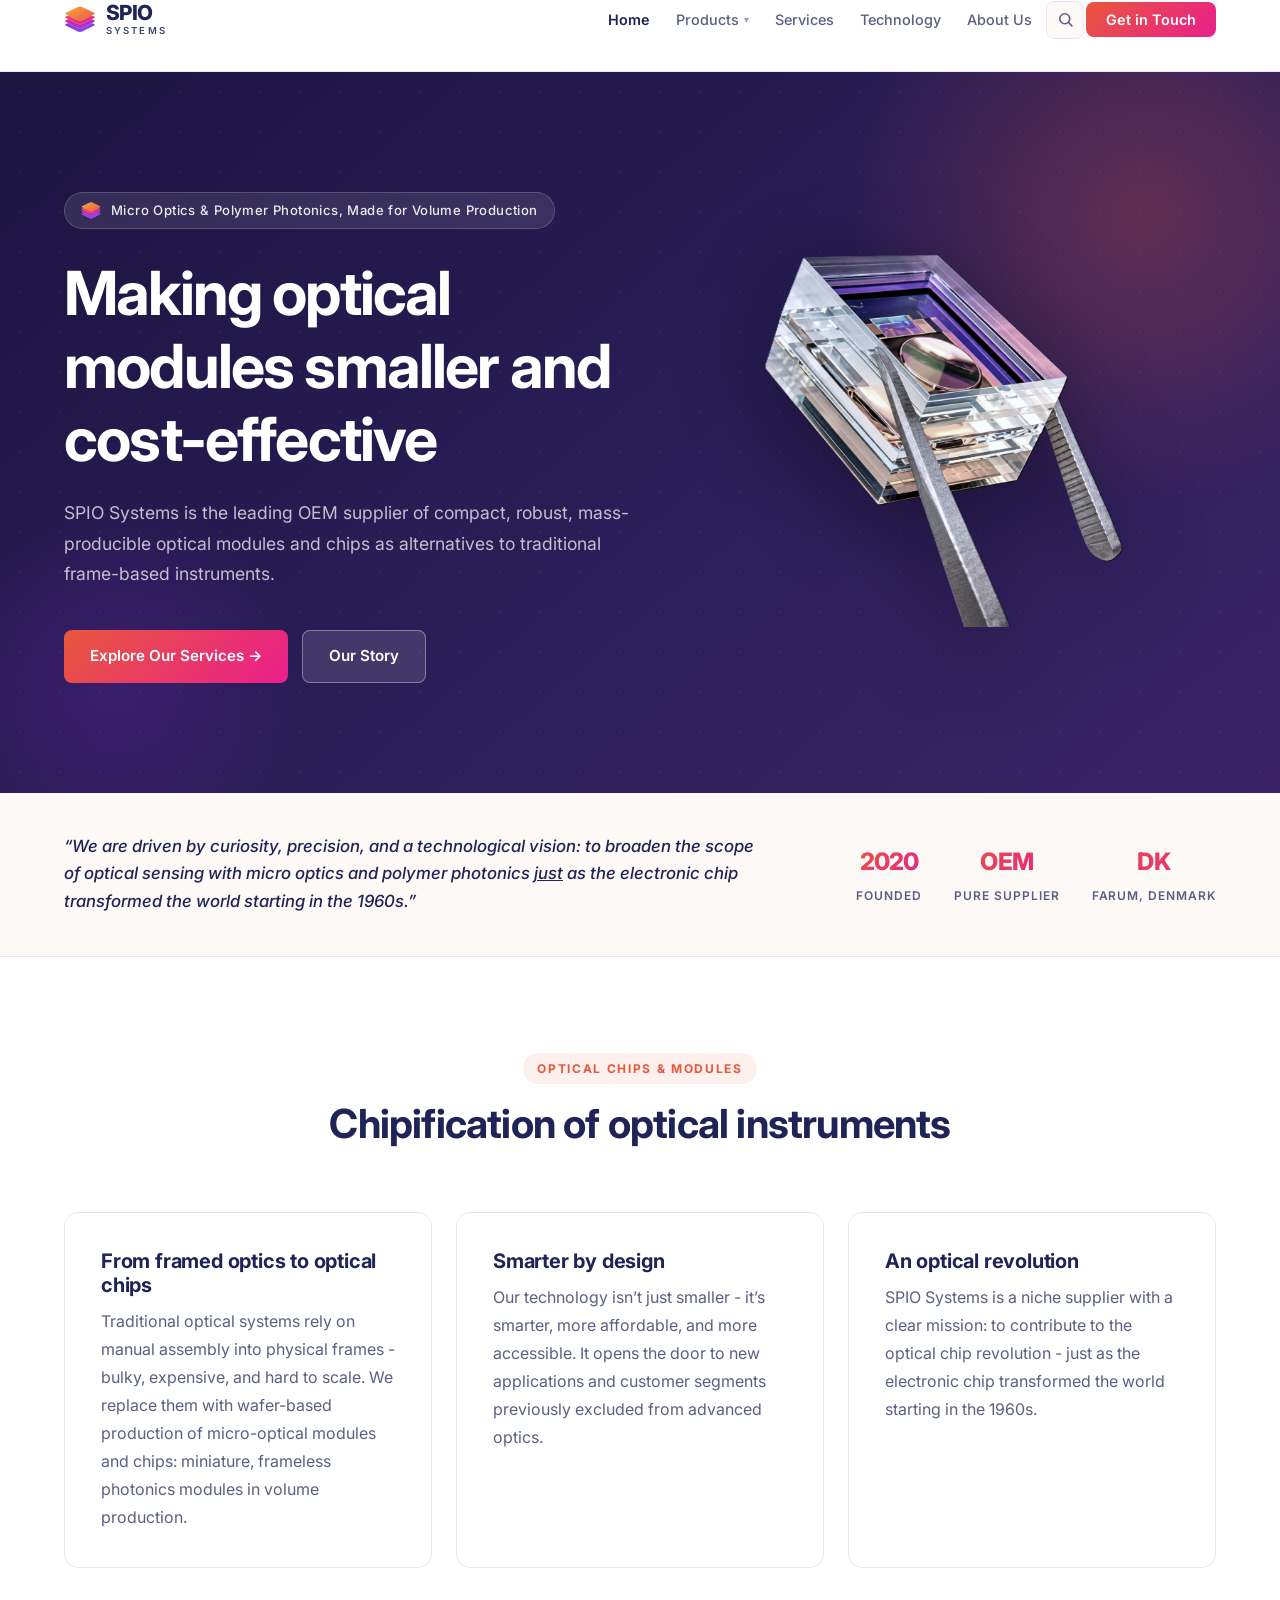
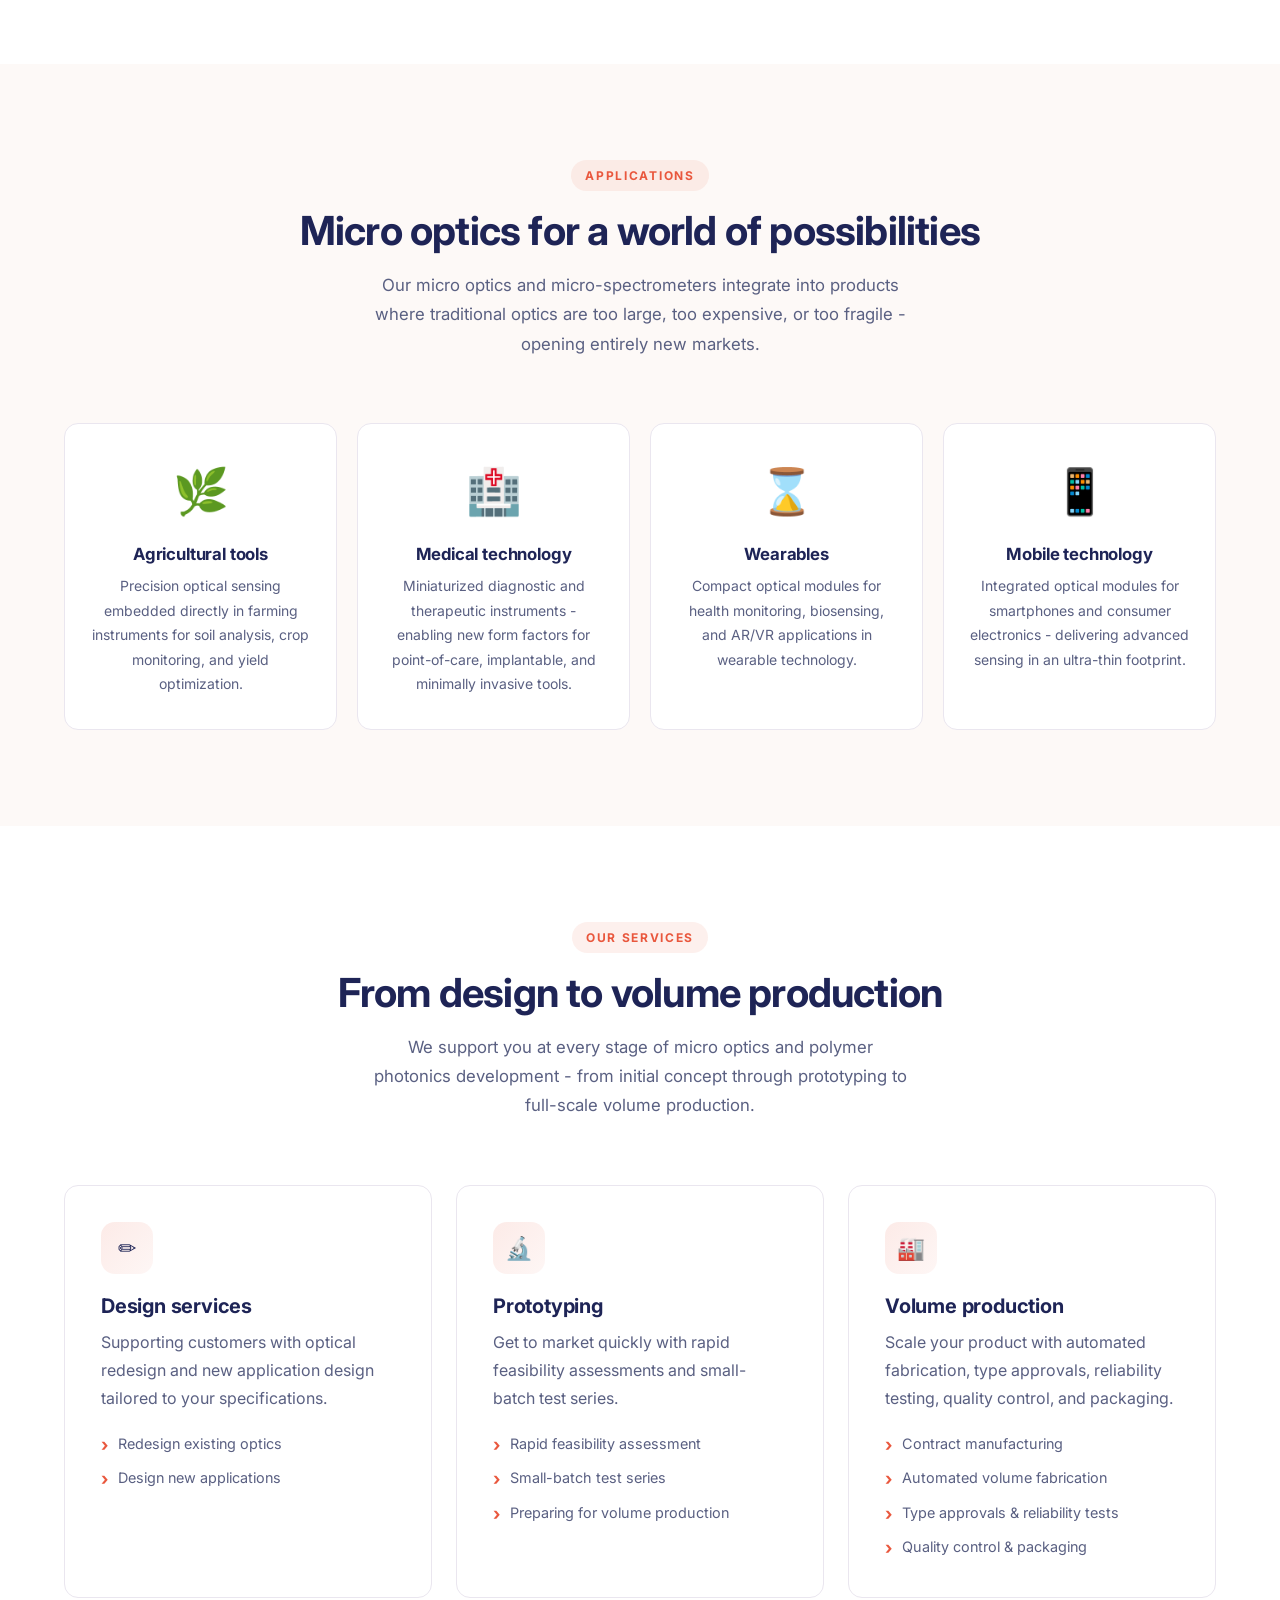
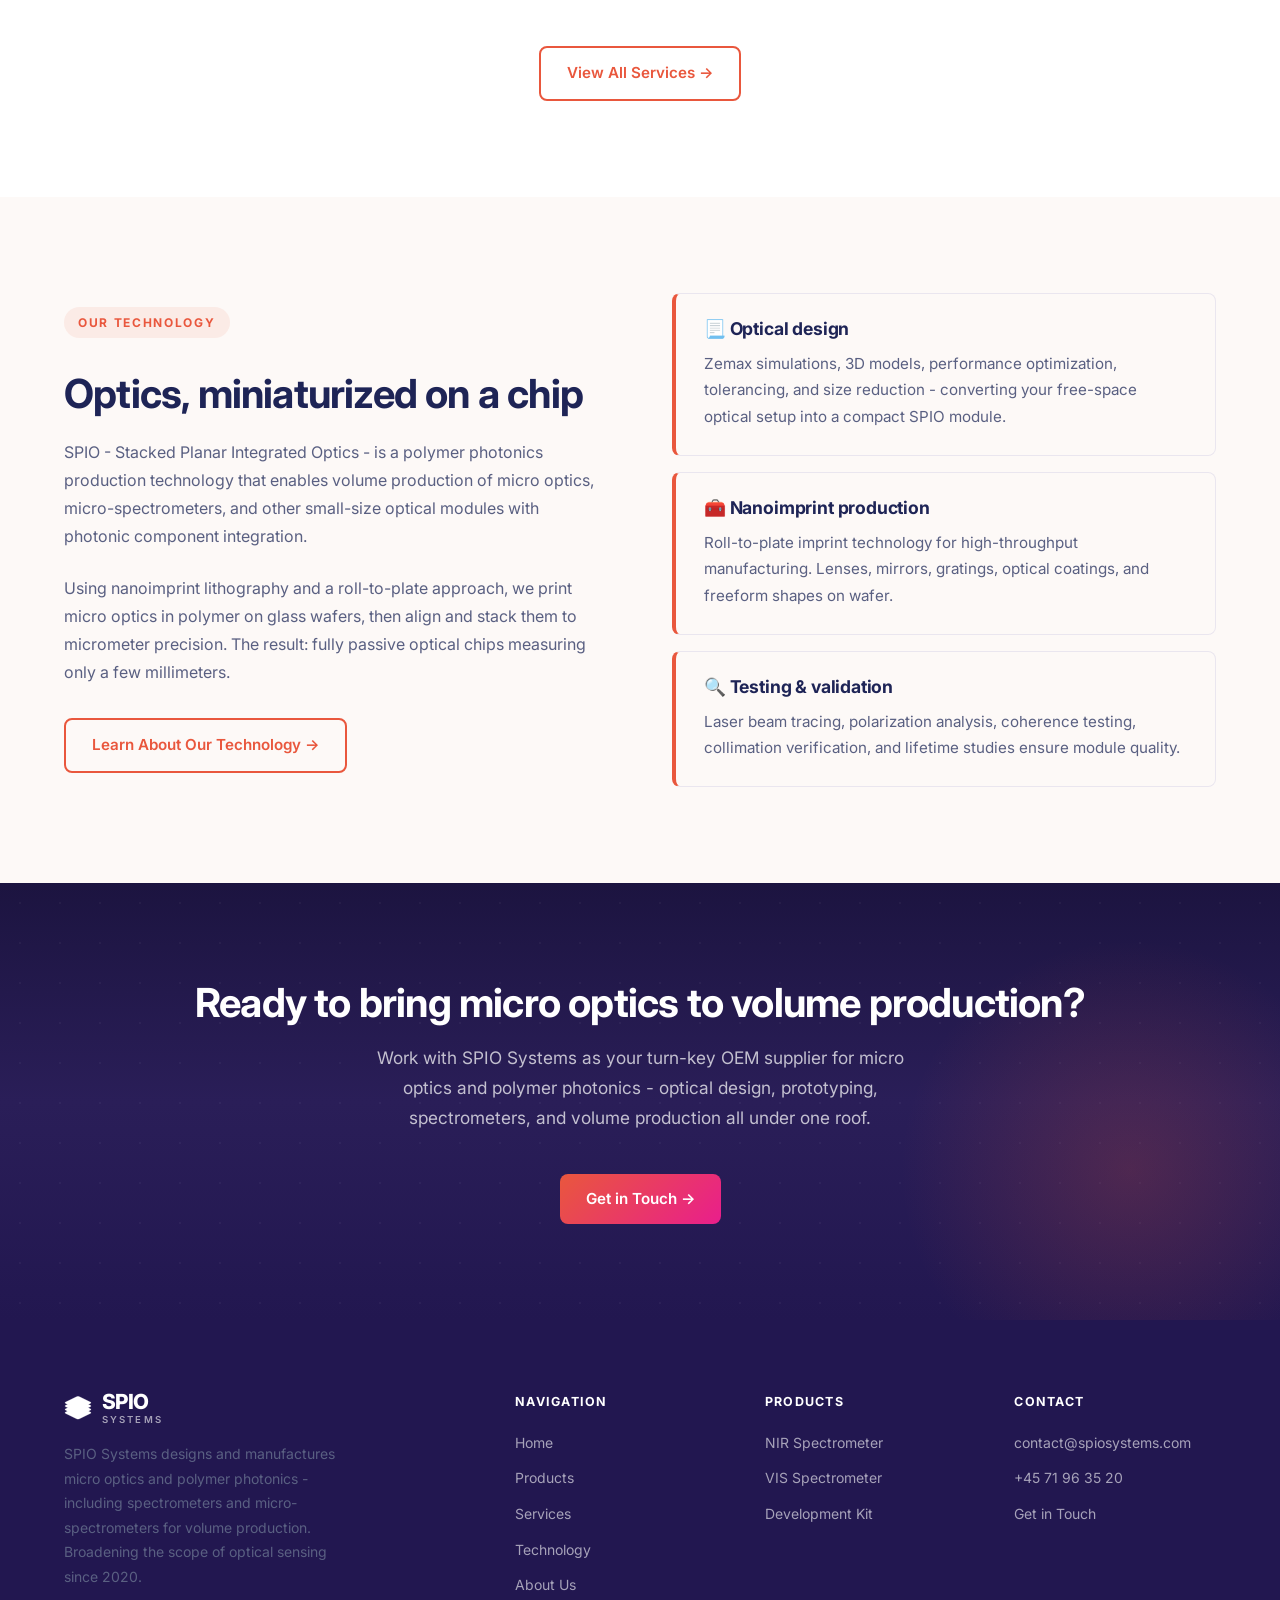
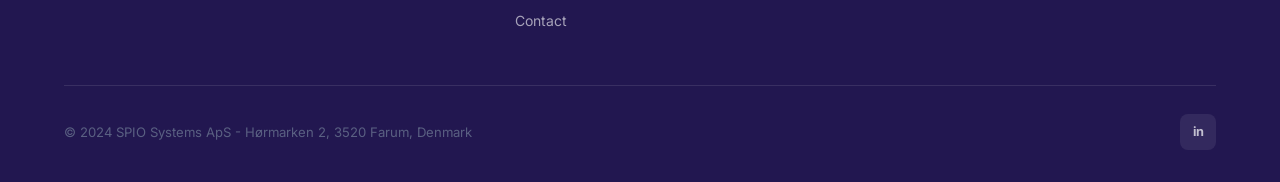
==== commit cea43c41: "remove nano-raman as product from all pages" ====
--- a/index.html
+++ b/index.html
@@ -33,7 +33,6 @@
               <a href="product-nir-spectrometer.html">NIR Spectrometer</a>
               <a href="product-vis-spectrometer.html">VIS Spectrometer</a>
               <a href="product-development-kit.html">Spectrometer Development Kit</a>
-              <a href="product-nano-raman-metalens.html">Nano-Raman Metalens</a>
             </div>
           </li>
           <li><a href="services.html">Services</a></li>
@@ -279,7 +278,6 @@
             <li><a href="product-nir-spectrometer.html">NIR Spectrometer</a></li>
             <li><a href="product-vis-spectrometer.html">VIS Spectrometer</a></li>
             <li><a href="product-development-kit.html">Development Kit</a></li>
-            <li><a href="product-nano-raman-metalens.html">Nano-Raman Metalens</a></li>
           </ul>
         </div>
         <div class="footer-col">
--- a/styles.css
+++ b/styles.css
@@ -288,6 +288,19 @@
   pointer-events: none;
 }
 .page-hero-content { position: relative; z-index: 1; }
+.page-hero-photo {
+  position: absolute;
+  right: 24px;
+  top: 50%;
+  transform: translateY(-50%);
+  width: 320px;
+  max-width: 38%;
+  height: auto;
+  filter: drop-shadow(0 16px 34px rgba(0,0,0,0.4));
+  pointer-events: none;
+  z-index: 0;
+}
+@media (max-width: 900px) { .page-hero-photo { display: none; } }
 .breadcrumb {
   display: flex;
   align-items: center;
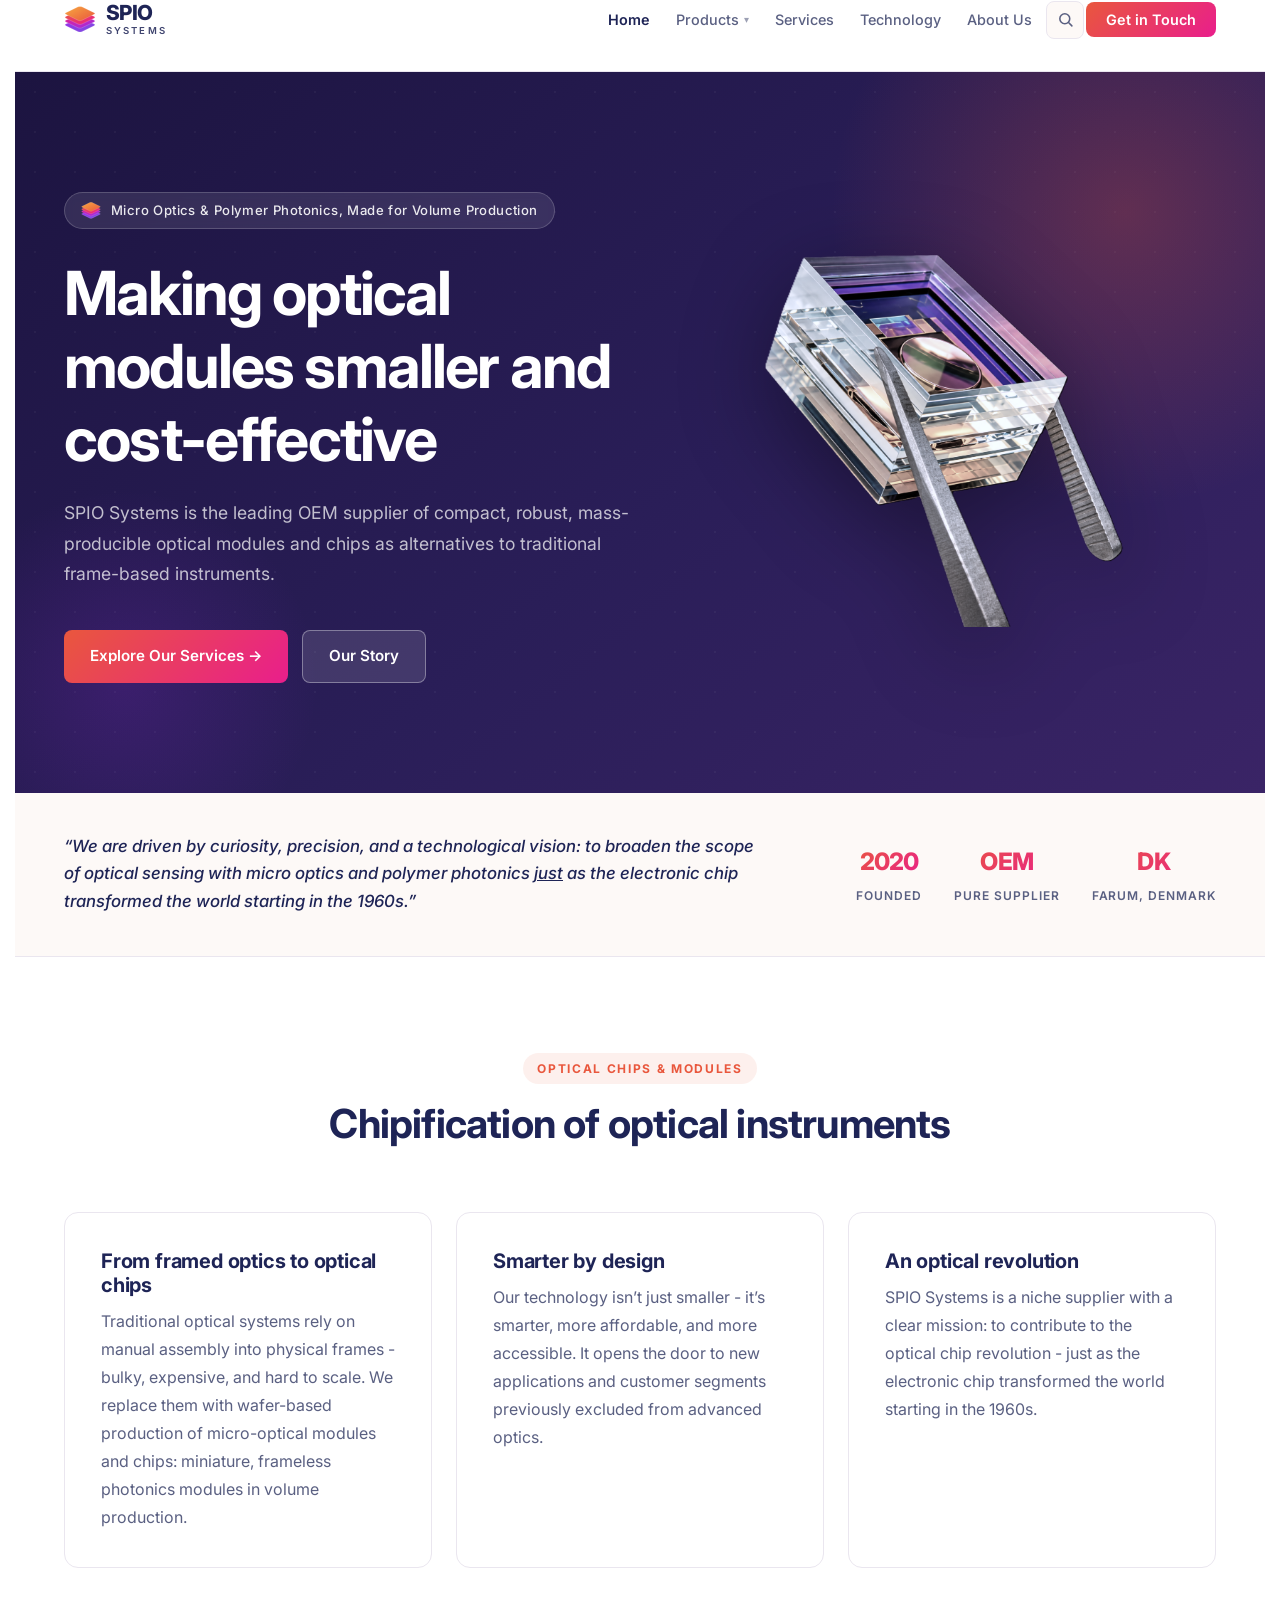
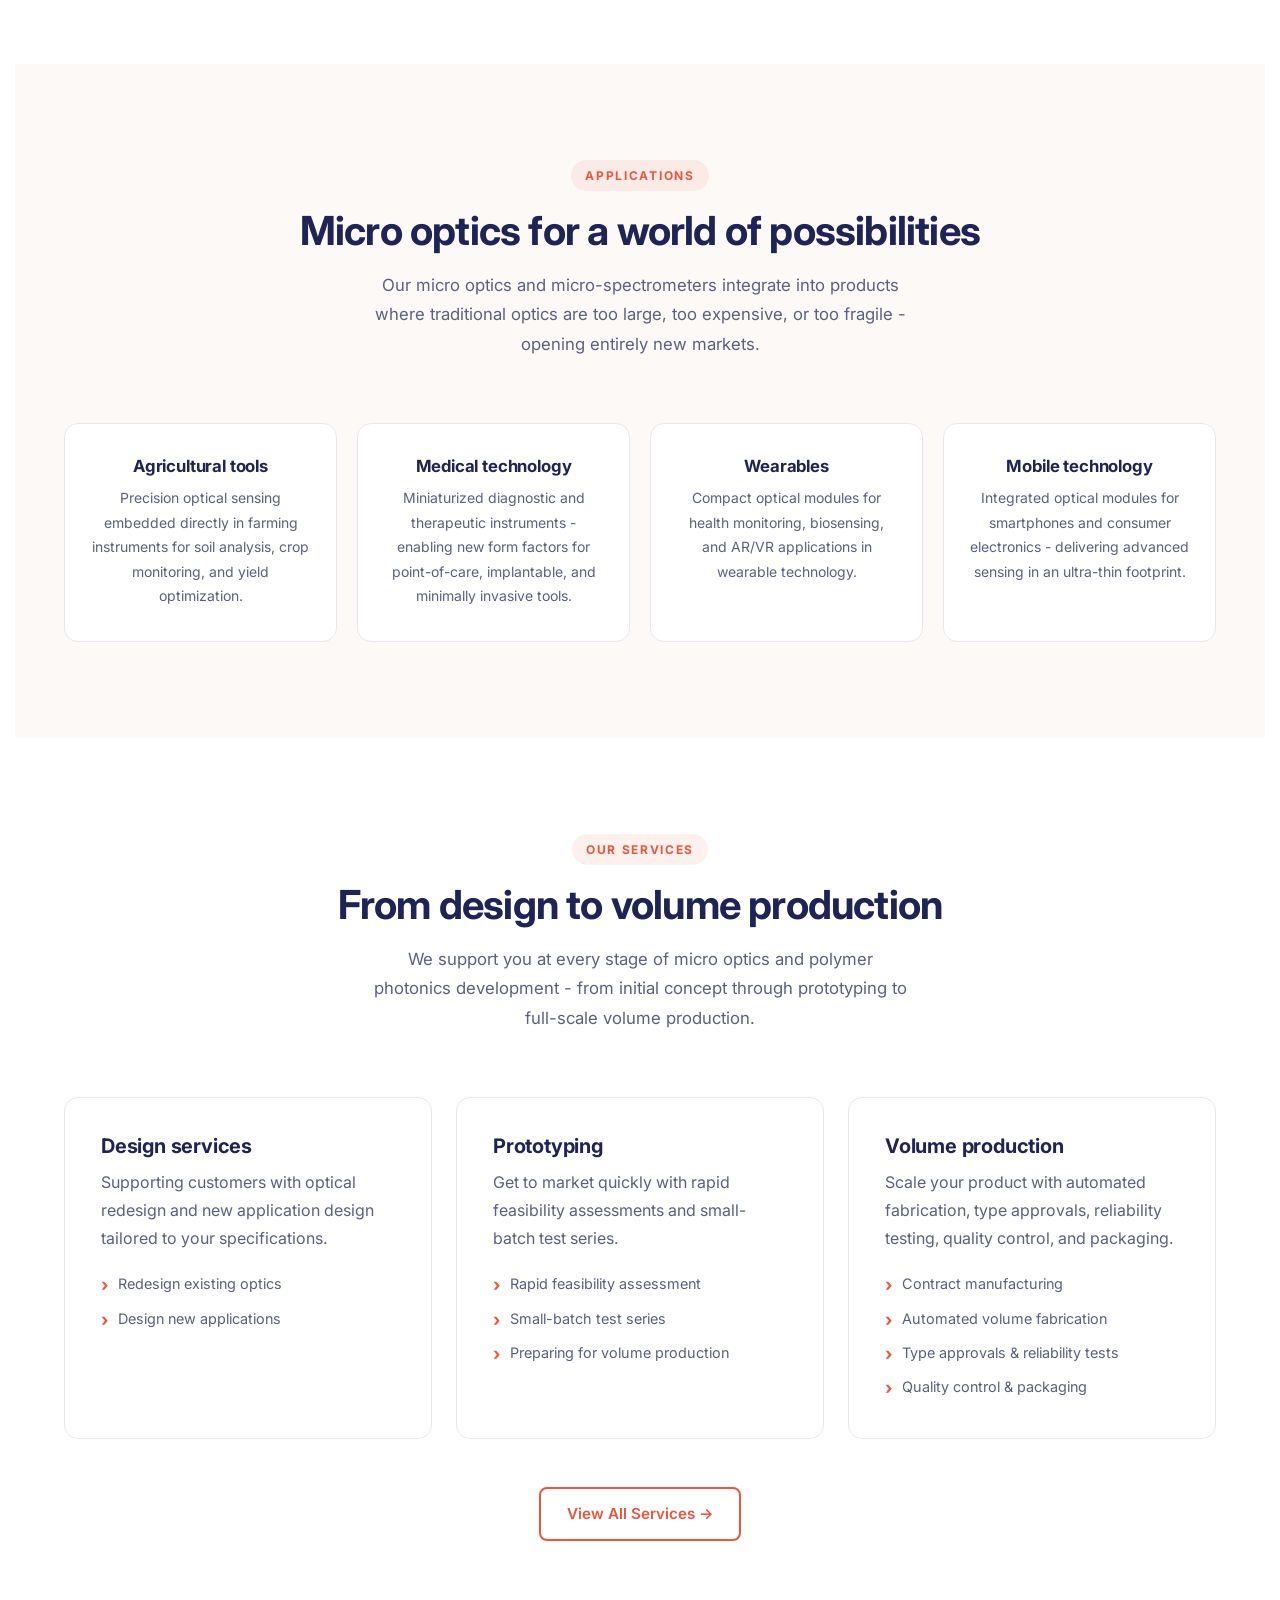
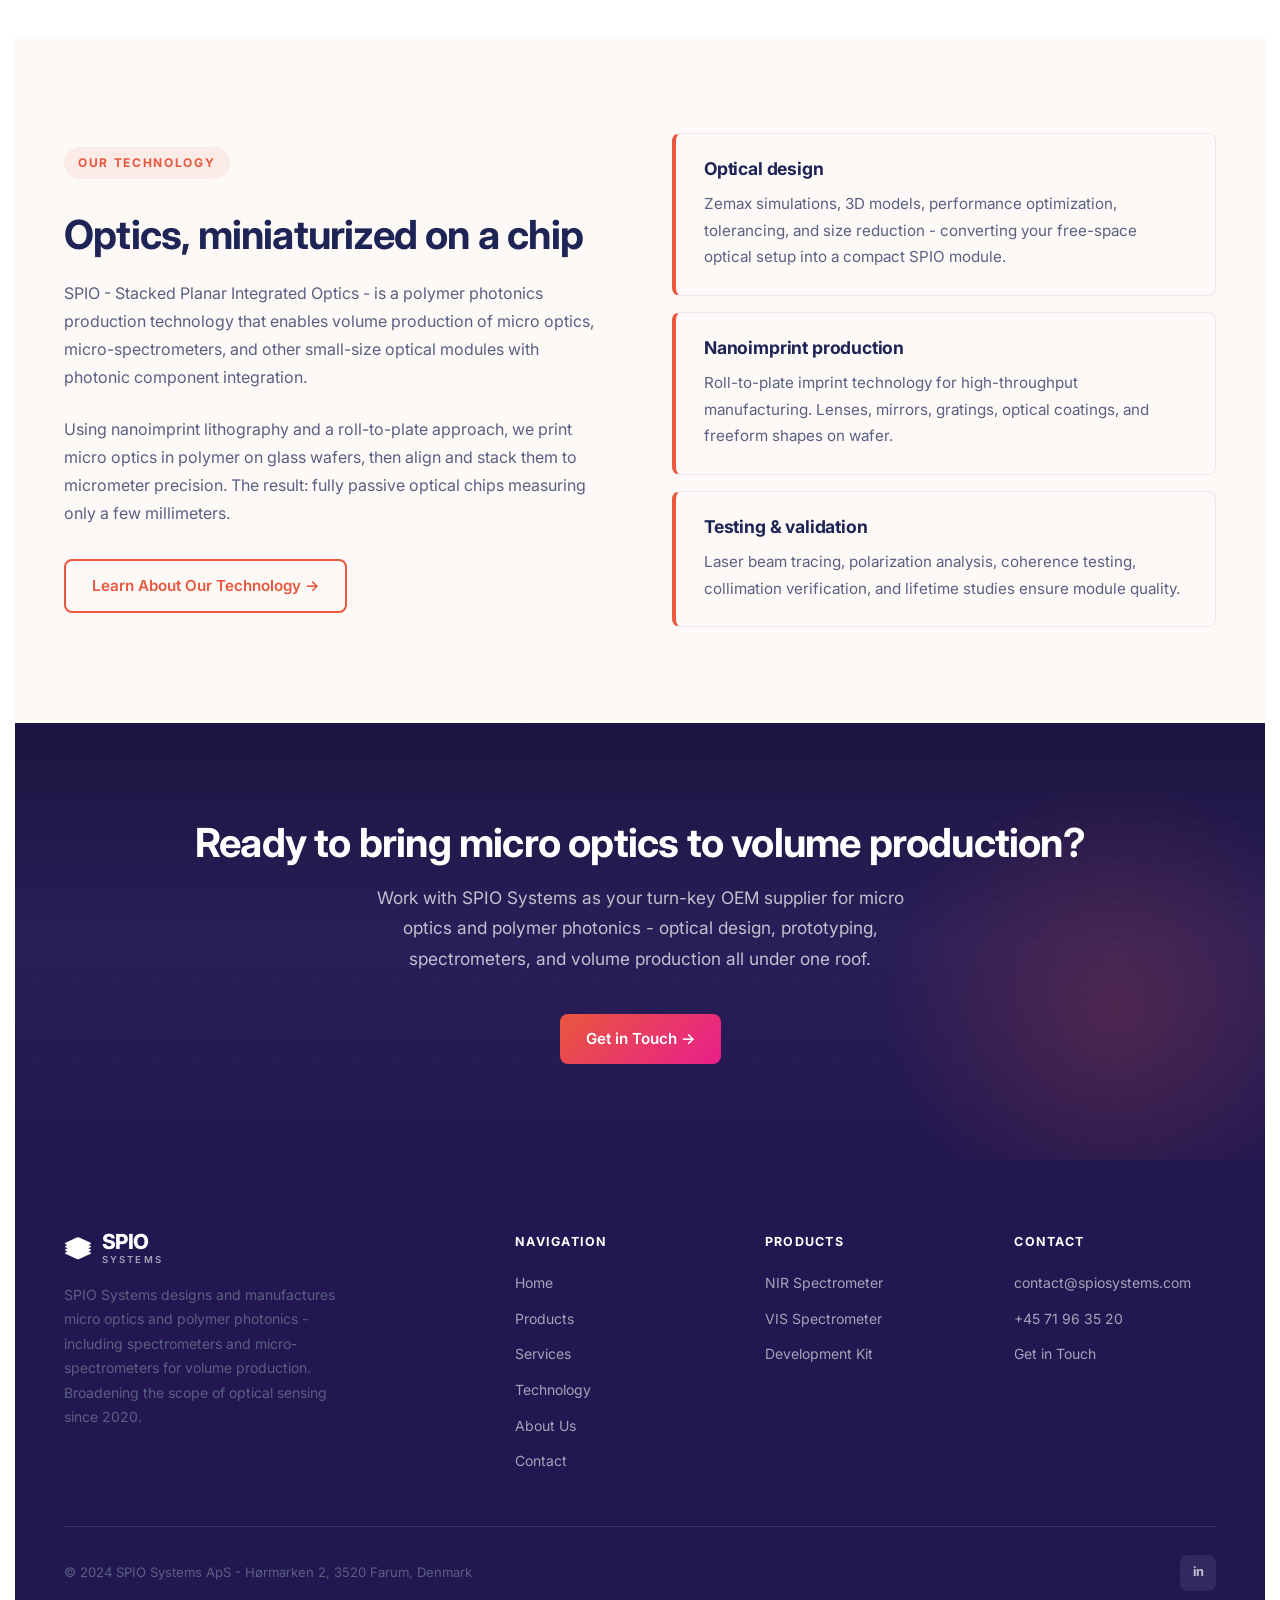
==== commit e582a6a2: "All icons/emojis removed." ====
--- a/index.html
+++ b/index.html
@@ -138,22 +138,18 @@
       </div>
       <div class="grid-4">
         <div class="card" style="text-align:center; padding:32px 24px;">
-          <div style="font-size:2.8rem; margin-bottom:16px;">&#127807;</div>
           <h3 style="font-size:1.05rem; margin-bottom:10px;">Agricultural tools</h3>
           <p style="font-size:0.875rem;">Precision optical sensing embedded directly in farming instruments for soil analysis, crop monitoring, and yield optimization.</p>
         </div>
         <div class="card" style="text-align:center; padding:32px 24px;">
-          <div style="font-size:2.8rem; margin-bottom:16px;">&#127973;</div>
           <h3 style="font-size:1.05rem; margin-bottom:10px;">Medical technology</h3>
           <p style="font-size:0.875rem;">Miniaturized diagnostic and therapeutic instruments - enabling new form factors for point-of-care, implantable, and minimally invasive tools.</p>
         </div>
         <div class="card" style="text-align:center; padding:32px 24px;">
-          <div style="font-size:2.8rem; margin-bottom:16px;">&#8987;</div>
           <h3 style="font-size:1.05rem; margin-bottom:10px;">Wearables</h3>
           <p style="font-size:0.875rem;">Compact optical modules for health monitoring, biosensing, and AR/VR applications in wearable technology.</p>
         </div>
         <div class="card" style="text-align:center; padding:32px 24px;">
-          <div style="font-size:2.8rem; margin-bottom:16px;">&#128241;</div>
           <h3 style="font-size:1.05rem; margin-bottom:10px;">Mobile technology</h3>
           <p style="font-size:0.875rem;">Integrated optical modules for smartphones and consumer electronics - delivering advanced sensing in an ultra-thin footprint.</p>
         </div>
@@ -171,7 +167,6 @@
       </div>
       <div class="grid-3">
         <div class="card">
-          <div class="card-icon">&#9999;</div>
           <h3>Design services</h3>
           <p>Supporting customers with optical redesign and new application design tailored to your specifications.</p>
           <ul>
@@ -180,7 +175,6 @@
           </ul>
         </div>
         <div class="card">
-          <div class="card-icon">&#128300;</div>
           <h3>Prototyping</h3>
           <p>Get to market quickly with rapid feasibility assessments and small-batch test series.</p>
           <ul>
@@ -190,7 +184,6 @@
           </ul>
         </div>
         <div class="card">
-          <div class="card-icon">&#127981;</div>
           <h3>Volume production</h3>
           <p>Scale your product with automated fabrication, type approvals, reliability testing, quality control, and packaging.</p>
           <ul>
@@ -220,15 +213,15 @@
         </div>
         <div style="display:flex; flex-direction:column; gap:16px;">
           <div class="info-box">
-            <h3>&#128195; Optical design</h3>
+            <h3>Optical design</h3>
             <p>Zemax simulations, 3D models, performance optimization, tolerancing, and size reduction - converting your free-space optical setup into a compact SPIO module.</p>
           </div>
           <div class="info-box">
-            <h3>&#129520; Nanoimprint production</h3>
+            <h3>Nanoimprint production</h3>
             <p>Roll-to-plate imprint technology for high-throughput manufacturing. Lenses, mirrors, gratings, optical coatings, and freeform shapes on wafer.</p>
           </div>
           <div class="info-box">
-            <h3>&#128269; Testing &amp; validation</h3>
+            <h3>Testing &amp; validation</h3>
             <p>Laser beam tracing, polarization analysis, coherence testing, collimation verification, and lifetime studies ensure module quality.</p>
           </div>
         </div>
--- a/styles.css
+++ b/styles.css
@@ -35,7 +35,7 @@
   --nav-height: 72px;
 }
 
-html { scroll-behavior: smooth; }
+html { scroll-behavior: smooth; scrollbar-gutter: stable both-edges; }
 
 body {
   font-family: 'Inter', -apple-system, BlinkMacSystemFont, 'Segoe UI', Helvetica, sans-serif;
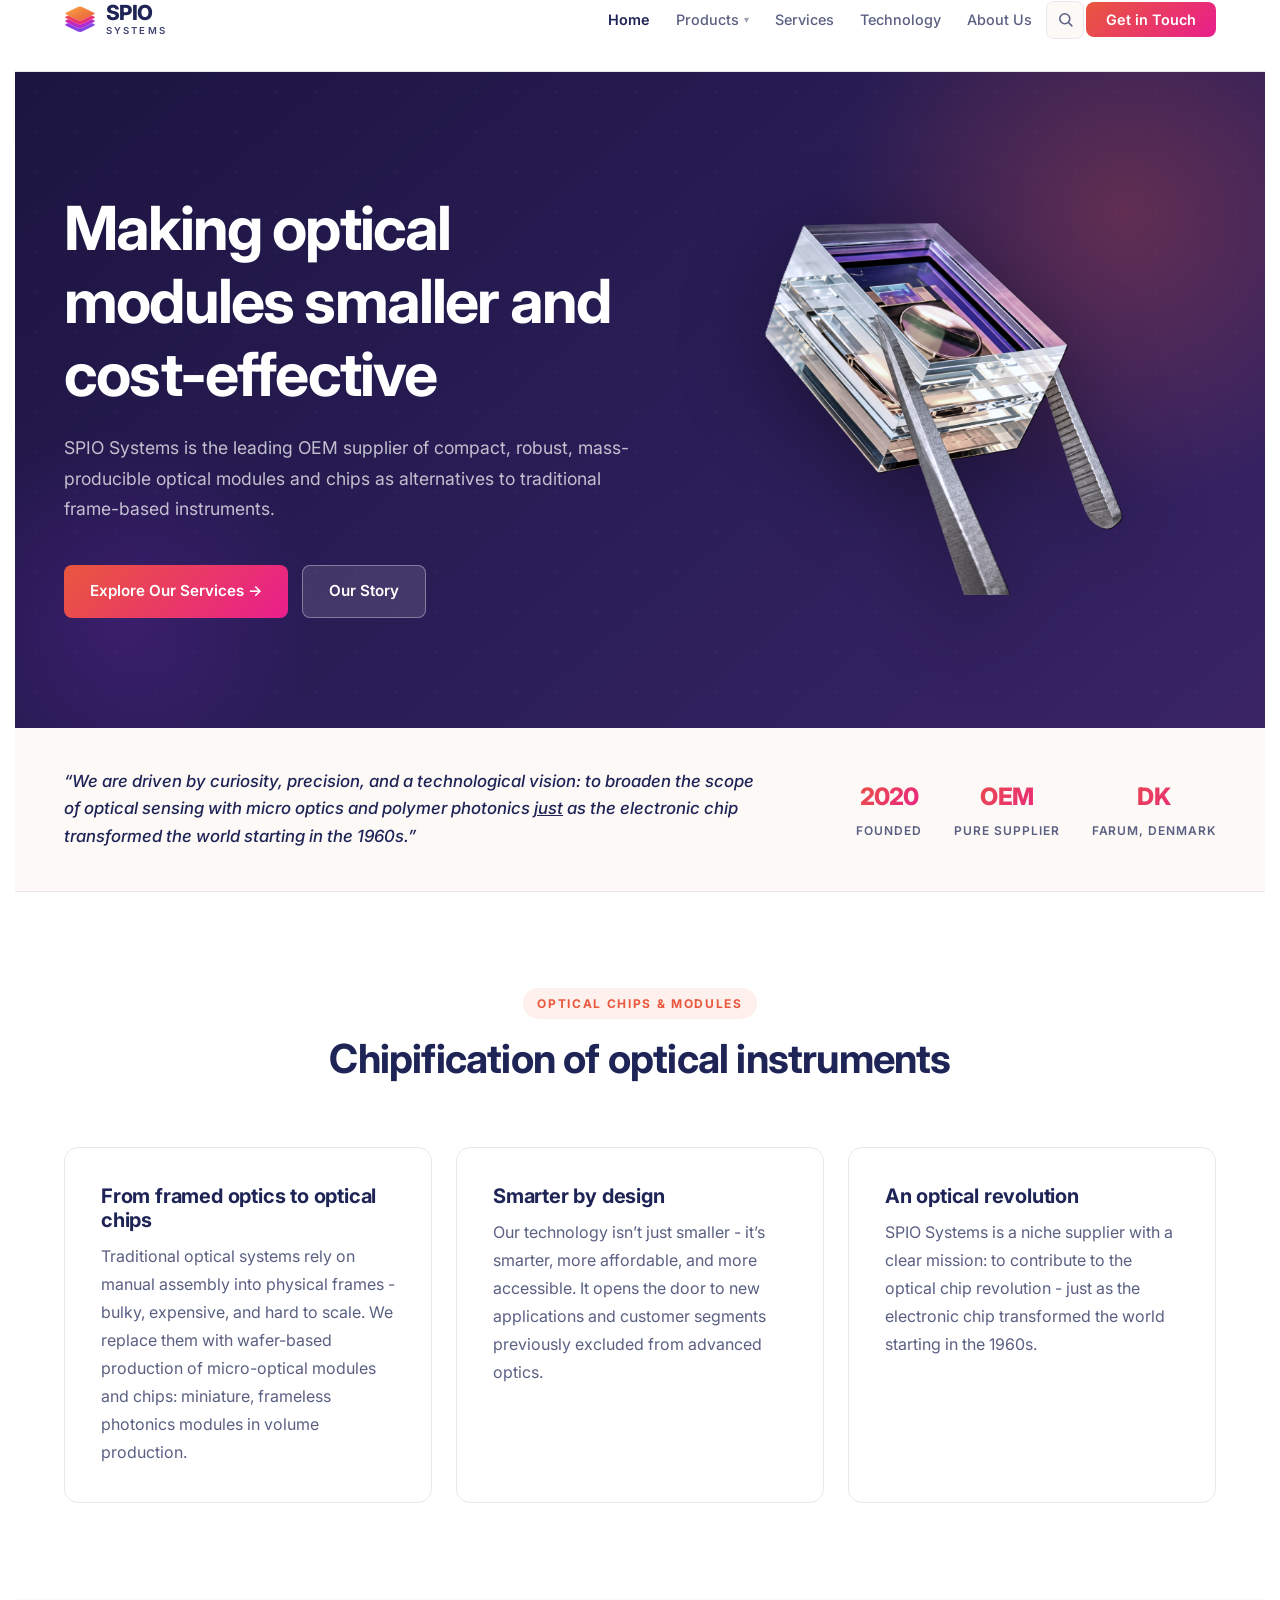
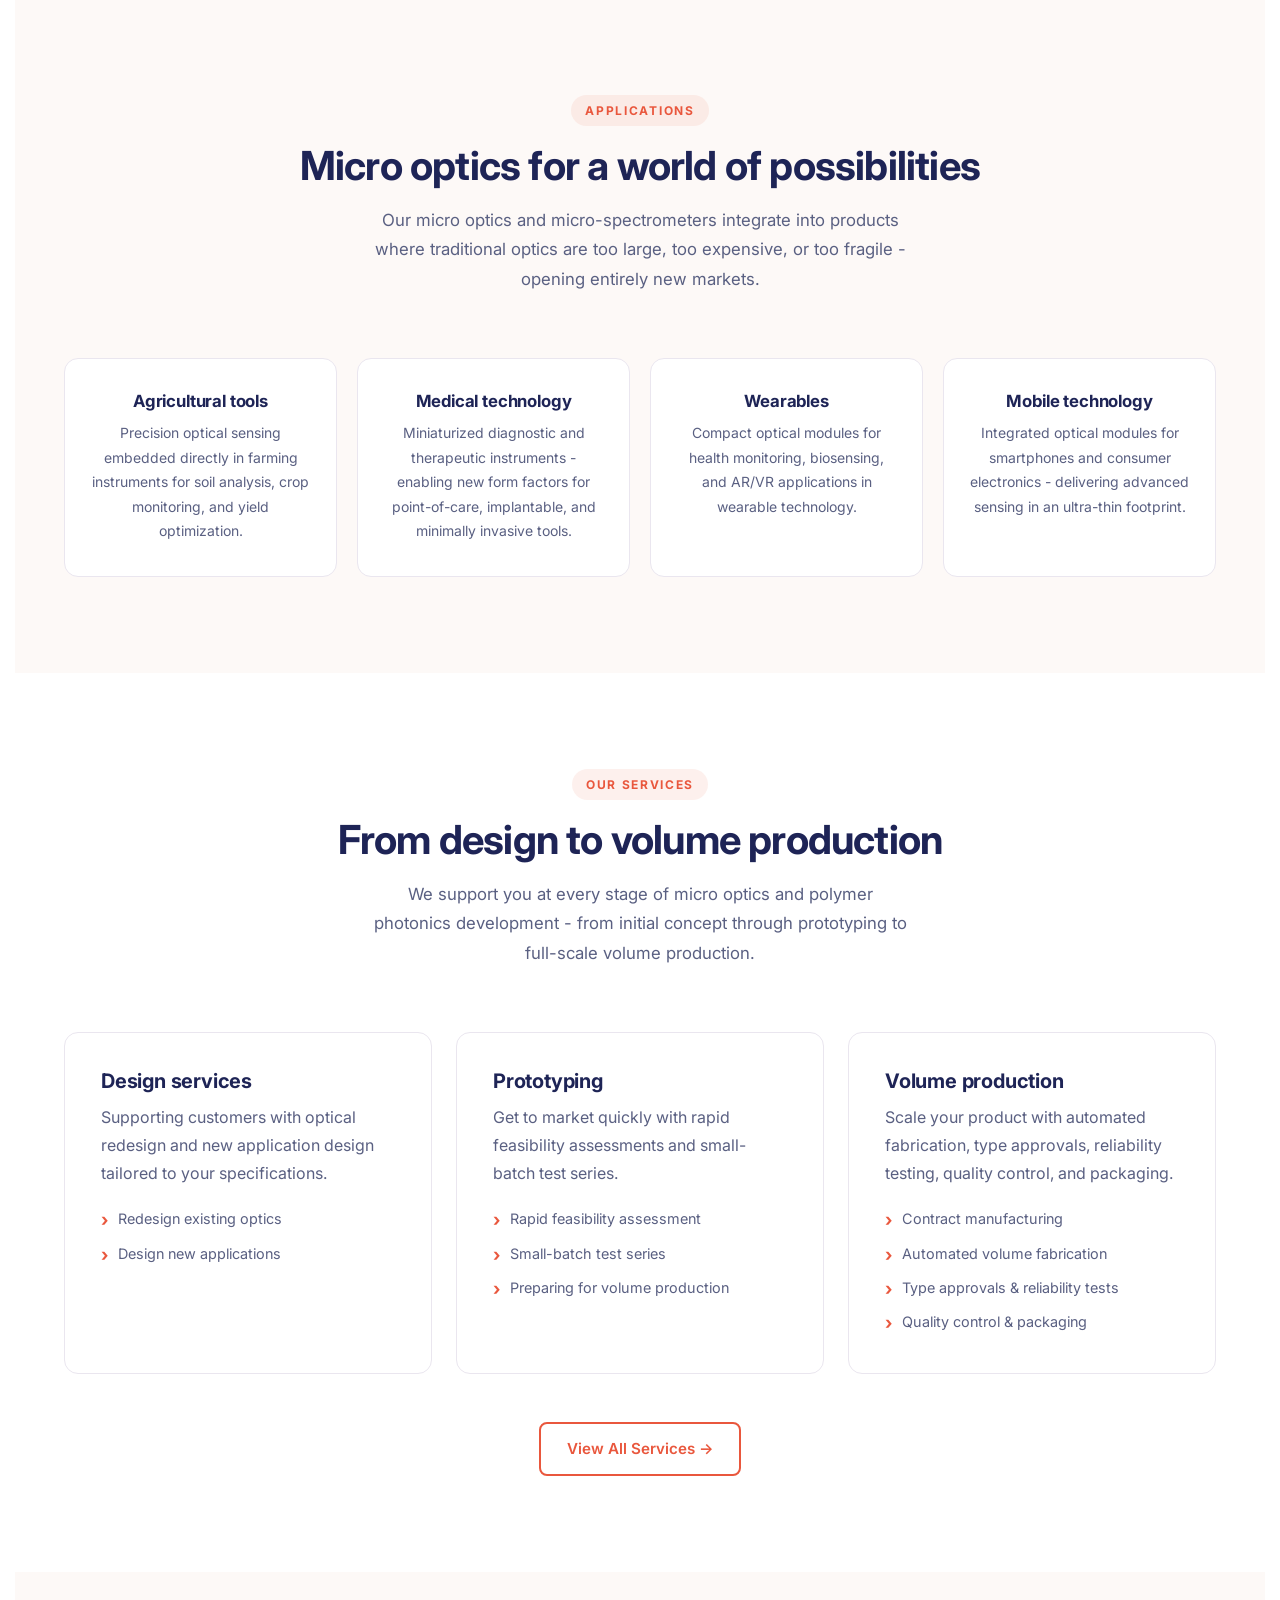
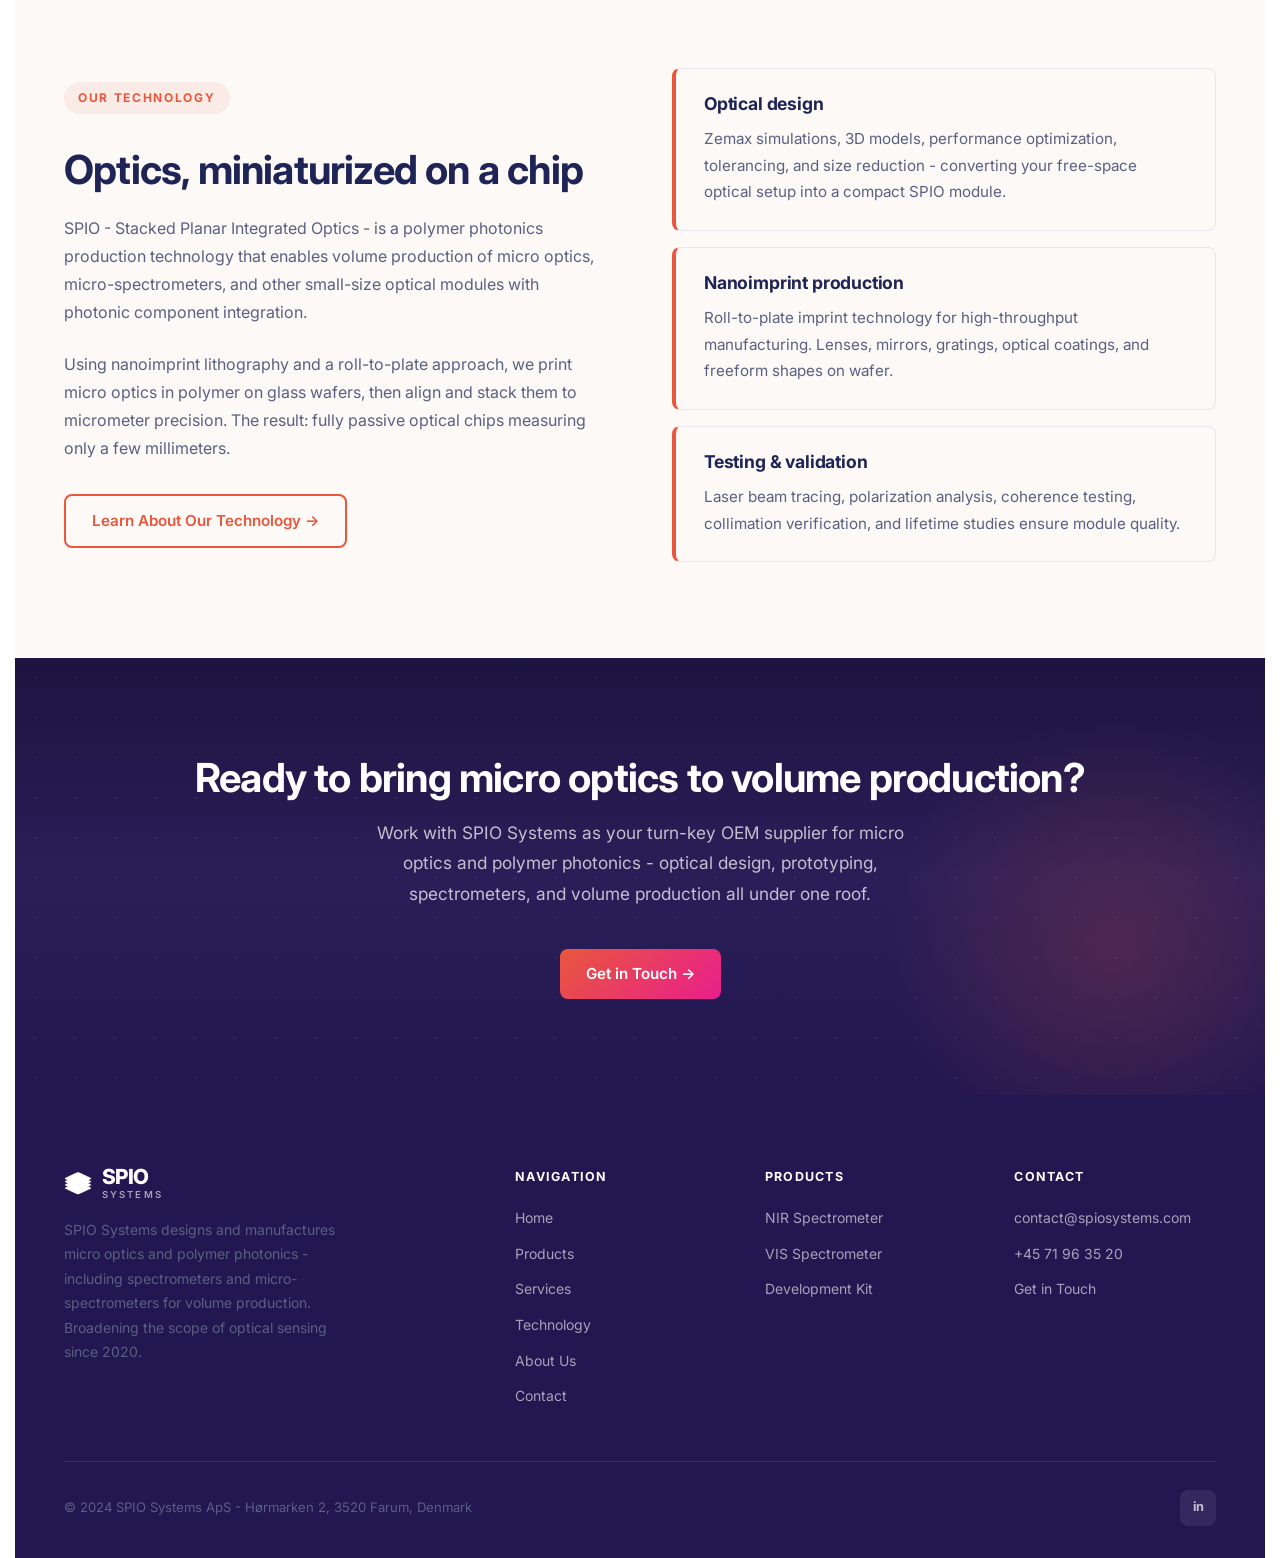
==== commit ce50ec1d: "Removed small tag line with logo from front page header" ====
--- a/index.html
+++ b/index.html
@@ -59,10 +59,6 @@
     <div class="container">
       <div class="hero-grid">
         <div class="hero-content">
-          <div class="hero-badge">
-            <img src="icon.svg" alt="" class="hero-badge-icon">
-            Micro Optics &amp; Polymer Photonics, Made for Volume Production
-          </div>
           <h1>Making optical modules smaller and cost-effective</h1>
           <p>SPIO Systems is the leading OEM supplier of compact, robust, mass-producible optical modules and chips as alternatives to traditional frame-based instruments.</p>
           <div class="hero-actions">
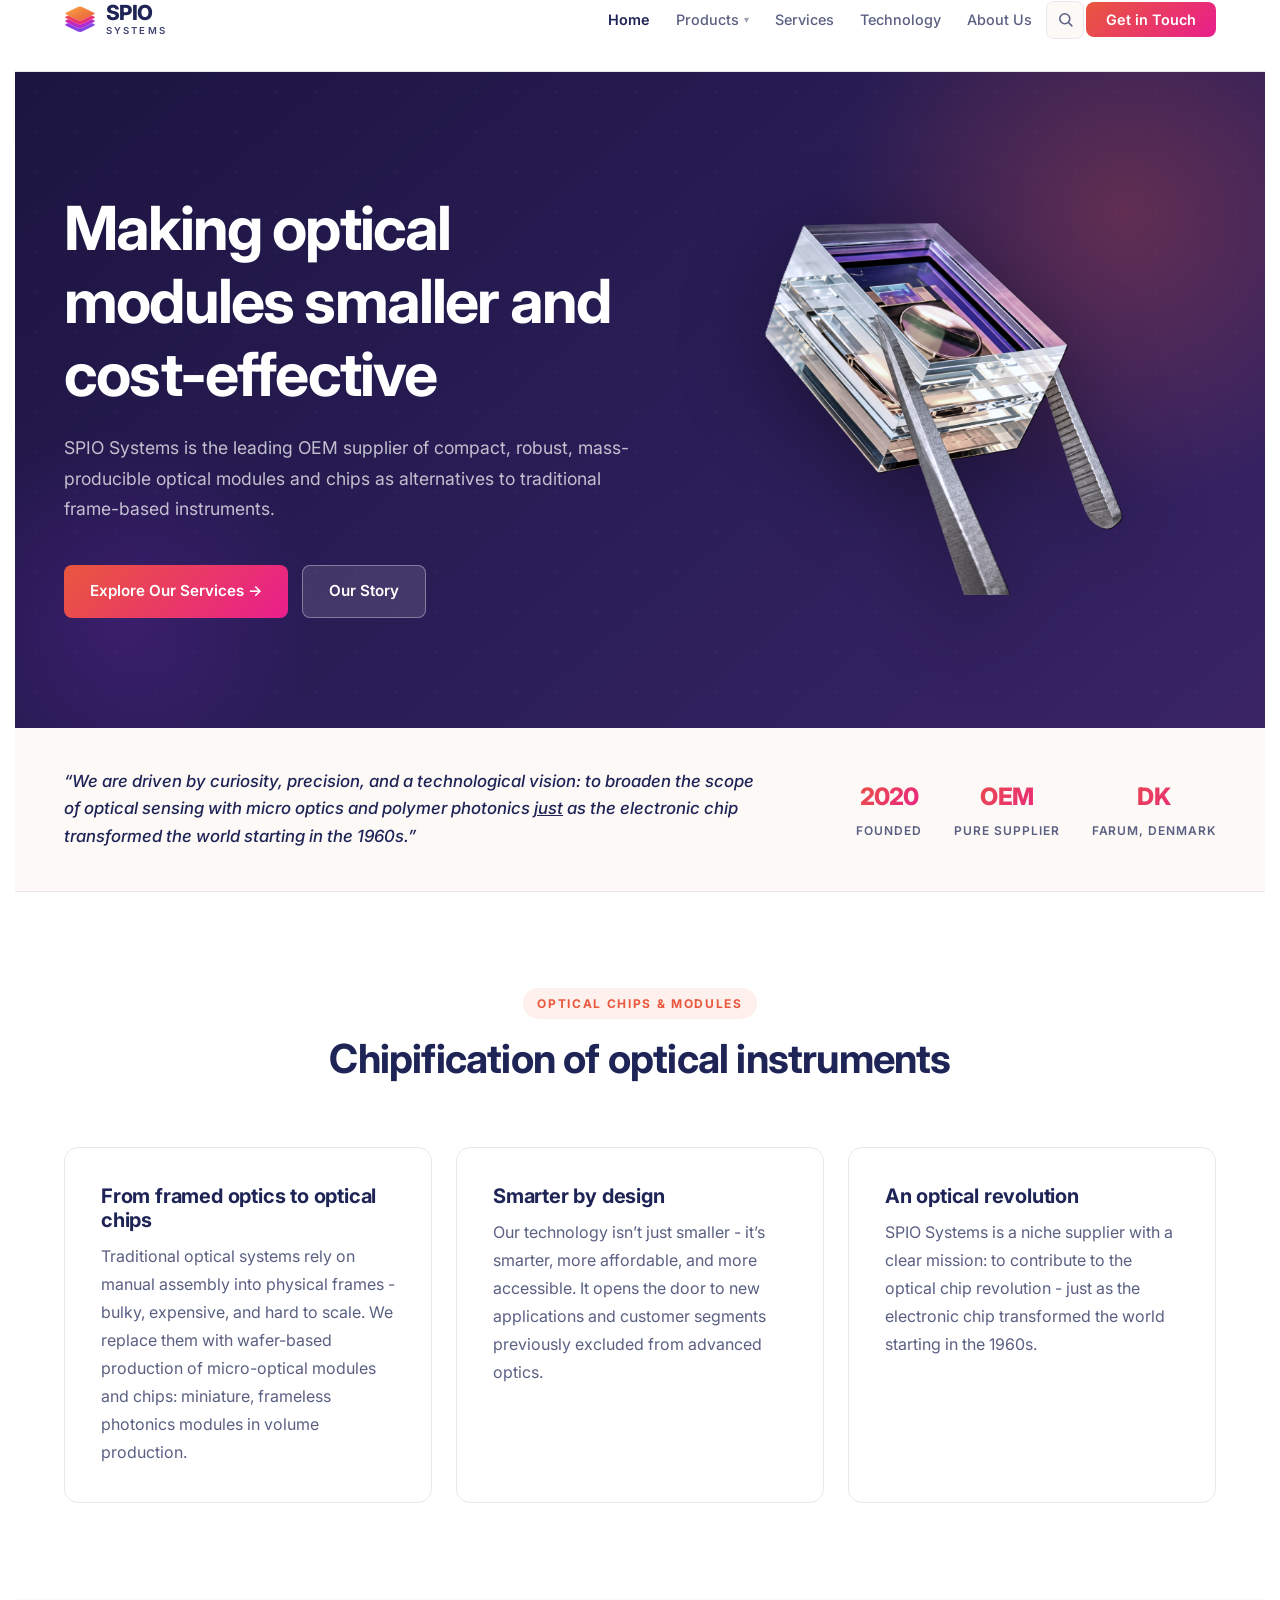
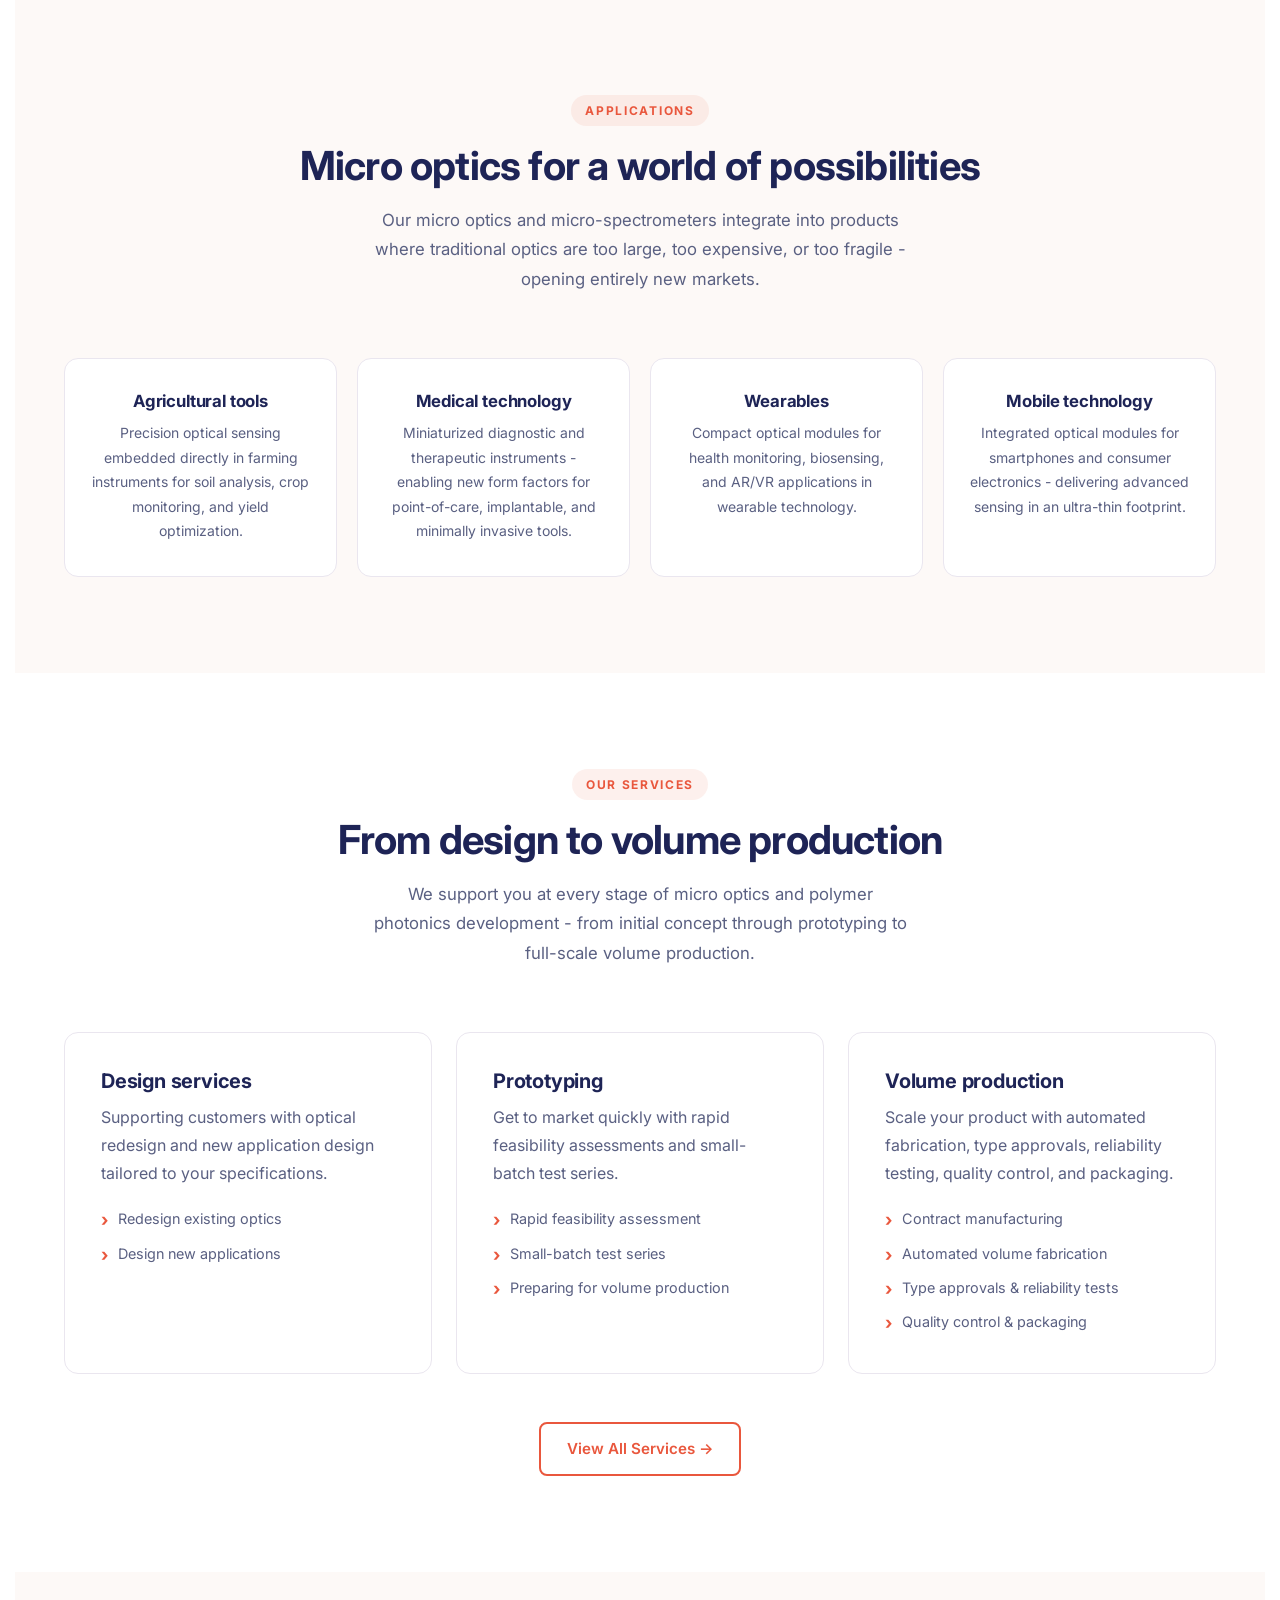
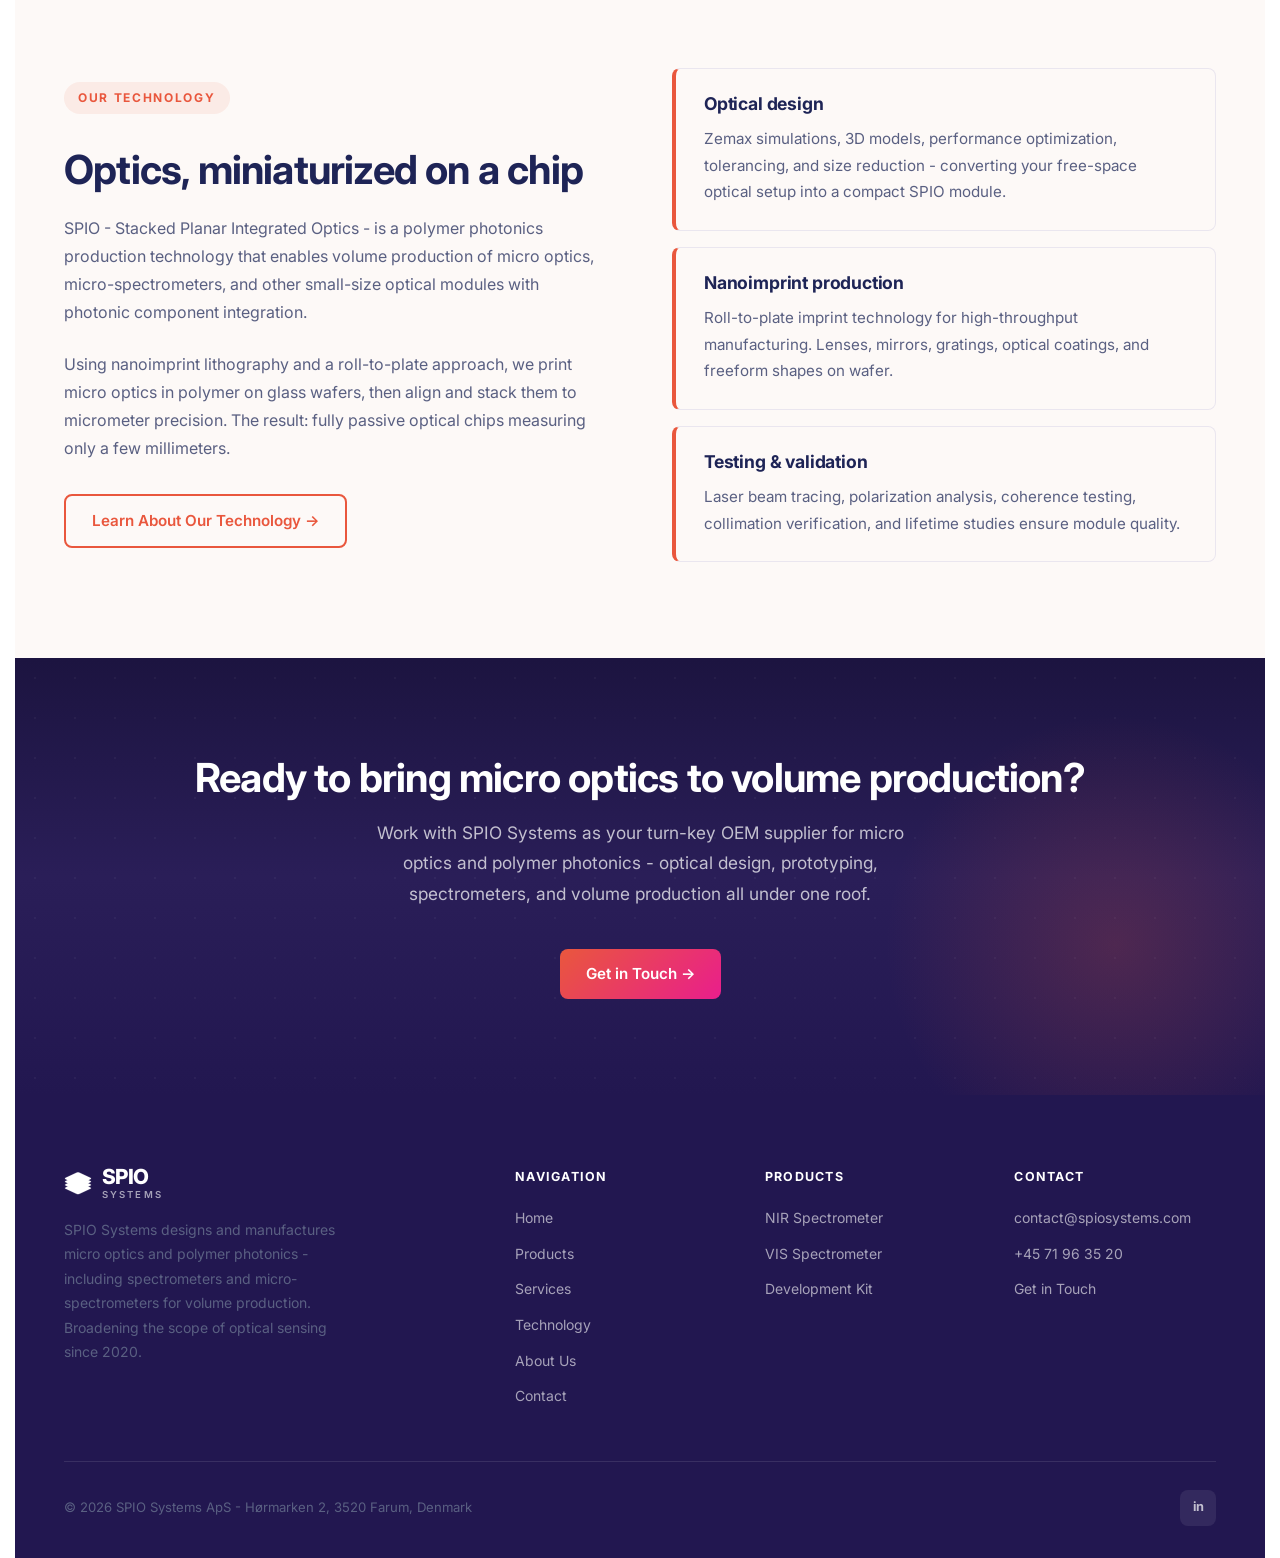
==== commit b7e26f5d: "Part 2 of SEO update" ====
--- a/index.html
+++ b/index.html
@@ -3,14 +3,37 @@
 <head>
   <meta charset="UTF-8">
   <meta name="viewport" content="width=device-width, initial-scale=1.0">
-  <title>SPIO Systems - Micro Optics &amp; Polymer Photonics for Volume Production</title>
-  <meta name="description" content="SPIO Systems designs and manufactures micro optics and polymer photonics - including spectrometers and micro-spectrometers engineered for volume production and seamless integration.">
-  <meta name="keywords" content="micro optics, polymer photonics, spectrometer, micro-spectrometer, volume production, optical chip, SPIO Systems">
+  <title>SPIO Systems - Optical Chips: Chipification of Optics</title>
+  <meta name="description" content="SPIO Systems miniaturizes optics and spectrometers into optical chips - the chipification of optical instruments, built for volume production.">
+  <meta name="keywords" content="optical chip, chipification, spectrometer, miniaturize optics, volume production">
+  <link rel="canonical" href="https://spiosystems.com/">
+  <meta property="og:site_name" content="SPIO Systems">
+  <meta property="og:type" content="website">
+  <meta property="og:title" content="SPIO Systems - Optical Chips: Chipification of Optics">
+  <meta property="og:description" content="SPIO Systems miniaturizes optics and spectrometers into optical chips - the chipification of optical instruments, built for volume production.">
+  <meta property="og:url" content="https://spiosystems.com/">
+  <meta property="og:image" content="https://spiosystems.com/images/chip-tweezers.png">
+  <meta name="twitter:card" content="summary_large_image">
   <link rel="icon" type="image/svg+xml" href="icon.svg">
   <link rel="preconnect" href="https://fonts.googleapis.com">
   <link rel="preconnect" href="https://fonts.gstatic.com" crossorigin>
   <link href="https://fonts.googleapis.com/css2?family=Inter:wght@400;500;600;700;800&display=swap" rel="stylesheet">
   <link rel="stylesheet" href="styles.css">
+  <script type="application/ld+json">
+  {
+    "@context": "https://schema.org",
+    "@type": "Organization",
+    "name": "SPIO Systems ApS",
+    "url": "https://spiosystems.com/",
+    "logo": "https://spiosystems.com/icon.svg",
+    "description": "OEM supplier of optical chips and miniaturized spectrometers for volume production.",
+    "foundingDate": "2020",
+    "email": "contact@spiosystems.com",
+    "telephone": "+4571963520",
+    "address": {"@type":"PostalAddress","streetAddress":"Hørmarken 2","postalCode":"3520","addressLocality":"Farum","addressCountry":"DK"},
+    "sameAs": ["https://www.linkedin.com/company/spio-systems"]
+  }
+  </script>
 </head>
 <body>
 
@@ -67,7 +90,7 @@
           </div>
         </div>
         <div class="hero-visual">
-          <img src="images/chip-tweezers.png" alt="SPIO optical chip module held with tweezers">
+          <img src="images/chip-tweezers.png" width="1474" height="1067" alt="SPIO optical chip - a miniaturized spectrometer module held with tweezers">
         </div>
       </div>
     </div>
@@ -76,13 +99,13 @@
   <!-- MISSION STRIP -->
   <section style="background:var(--bg); border-bottom:1px solid var(--border); padding:40px 0;">
     <div class="container">
-      <div style="display:grid; grid-template-columns:1fr auto; gap:48px; align-items:center;">
+      <div class="mission-strip">
         <div>
           <p style="font-size:1.05rem; font-style:italic; color:var(--text); font-weight:500; line-height:1.65; max-width:700px;">
             &ldquo;We are driven by curiosity, precision, and a technological vision: to broaden the scope of optical sensing with micro optics and polymer photonics <u>just</u> as the electronic chip transformed the world starting in the 1960s.&rdquo;
           </p>
         </div>
-        <div style="display:flex; gap:32px; flex-shrink:0;">
+        <div class="mission-stats">
           <div style="text-align:center;">
             <div style="font-size:1.5rem; font-weight:800; background:var(--brand-grad); -webkit-background-clip:text; -webkit-text-fill-color:transparent; background-clip:text; letter-spacing:-0.03em;">2020</div>
             <div style="font-size:0.75rem; color:var(--text-muted); font-weight:600; text-transform:uppercase; letter-spacing:0.08em; margin-top:4px;">Founded</div>
@@ -279,7 +302,7 @@
         </div>
       </div>
       <div class="footer-bottom">
-        <p>&copy; 2024 SPIO Systems ApS - H&oslash;rmarken 2, 3520 Farum, Denmark</p>
+        <p>&copy; 2026 SPIO Systems ApS - H&oslash;rmarken 2, 3520 Farum, Denmark</p>
         <div class="social-links">
           <a href="https://www.linkedin.com/company/spio-systems" target="_blank" rel="noopener" class="social-link" aria-label="LinkedIn">in</a>
         </div>
--- a/styles.css
+++ b/styles.css
@@ -57,6 +57,10 @@
 
 /* ── LAYOUT ── */
 .container { max-width: 1200px; margin: 0 auto; padding: 0 24px; }
+
+/* Mission strip (quote + stats) */
+.mission-strip { display: grid; grid-template-columns: 1fr auto; gap: 48px; align-items: center; }
+.mission-stats { display: flex; gap: 32px; flex-shrink: 0; }
 .section { padding: 96px 0; }
 .section-alt { background: var(--bg); }
 
@@ -700,6 +704,8 @@
   .section { padding: 64px 0; }
   .hero { padding: 80px 0; }
   .page-hero { padding: 60px 0; }
+  .mission-strip { grid-template-columns: 1fr; gap: 28px; }
+  .mission-stats { flex-wrap: wrap; gap: 24px 36px; }
   .grid-3, .grid-2, .grid-4 { grid-template-columns: 1fr; }
   .contact-layout { grid-template-columns: 1fr; }
   .form-row { grid-template-columns: 1fr; }
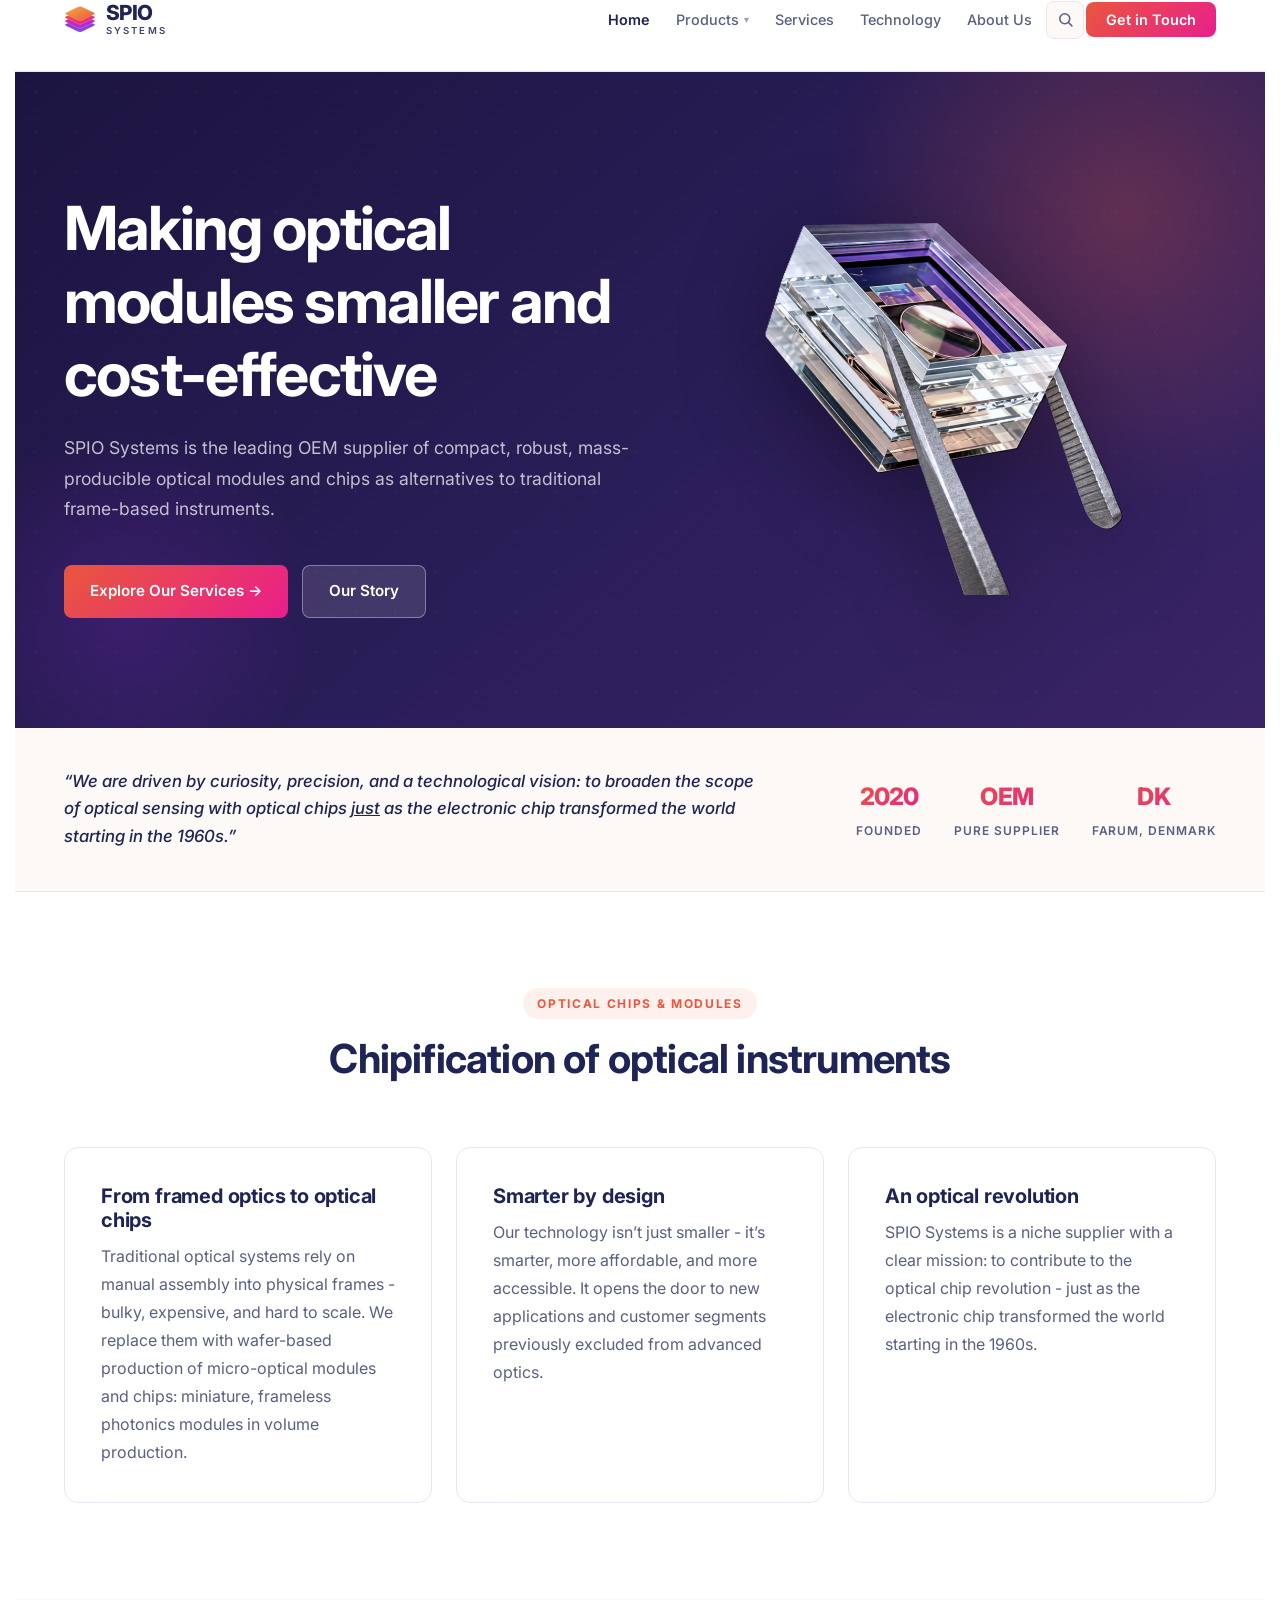
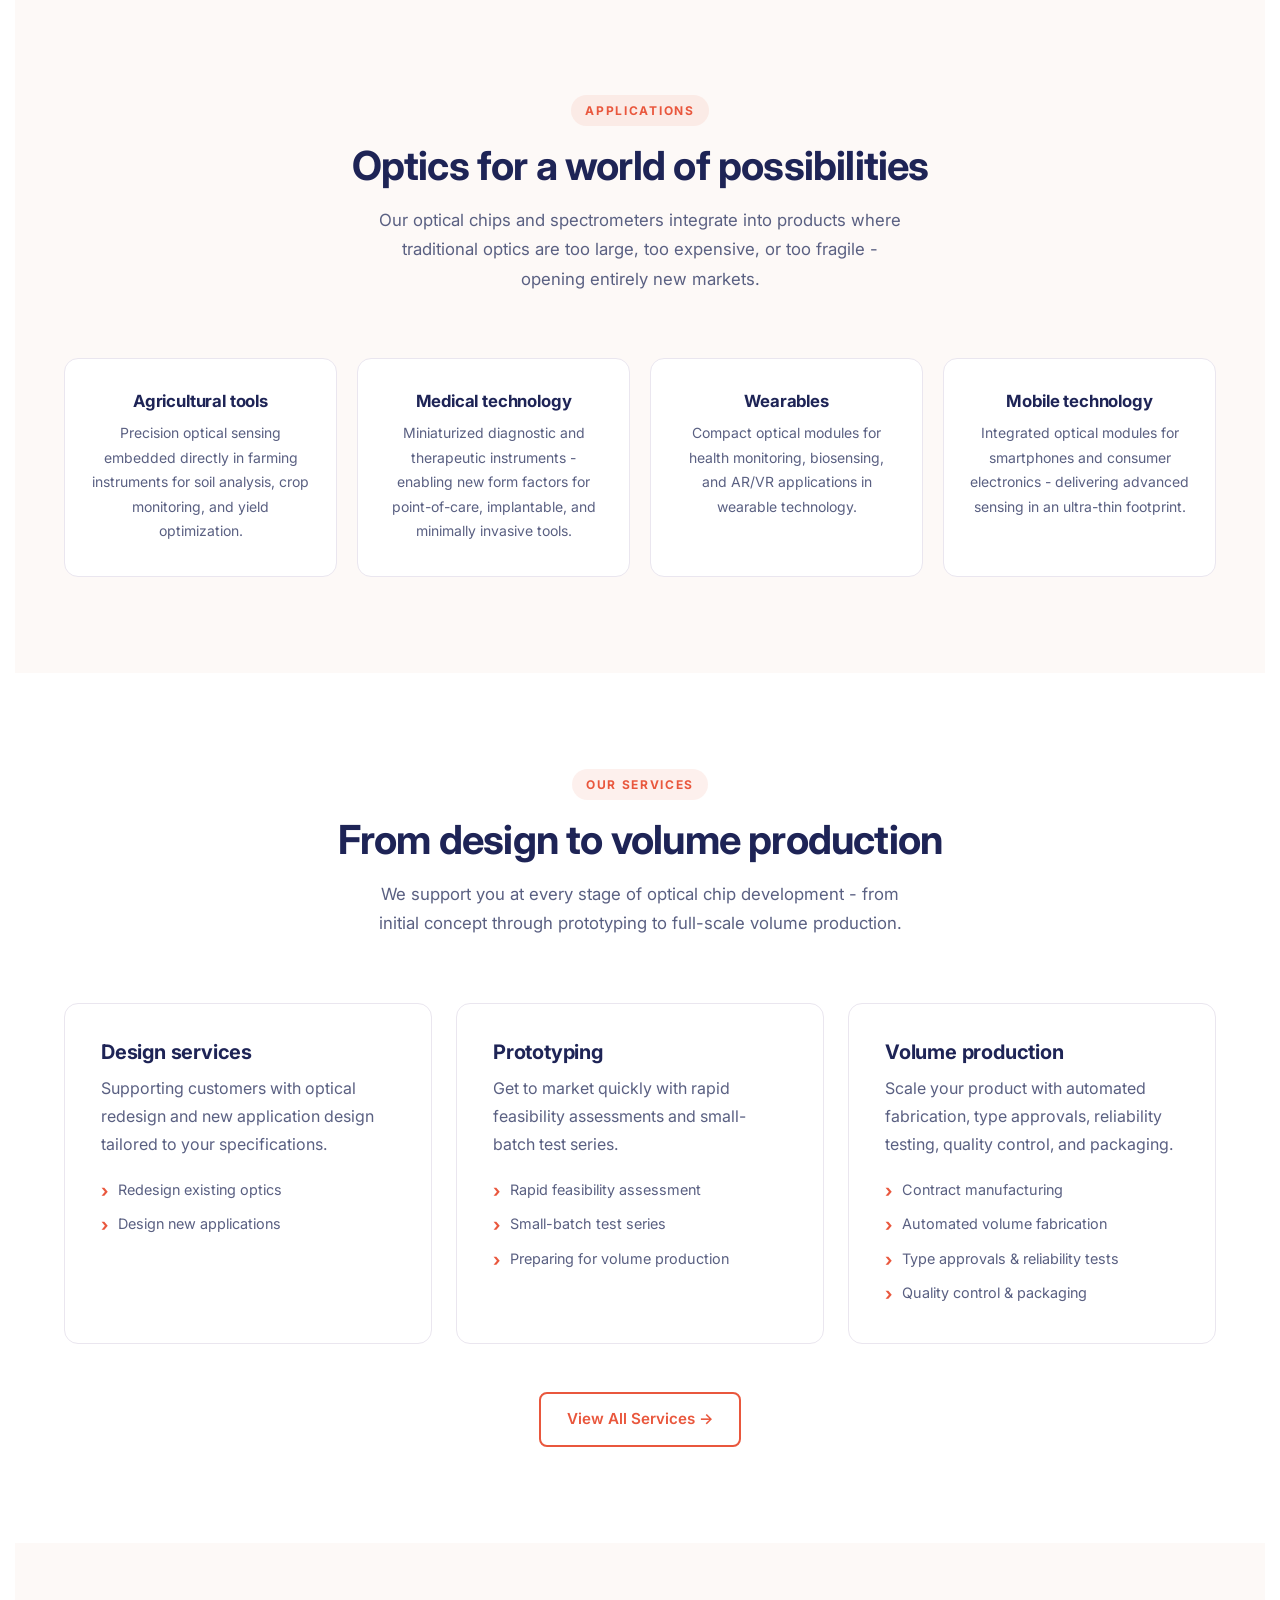
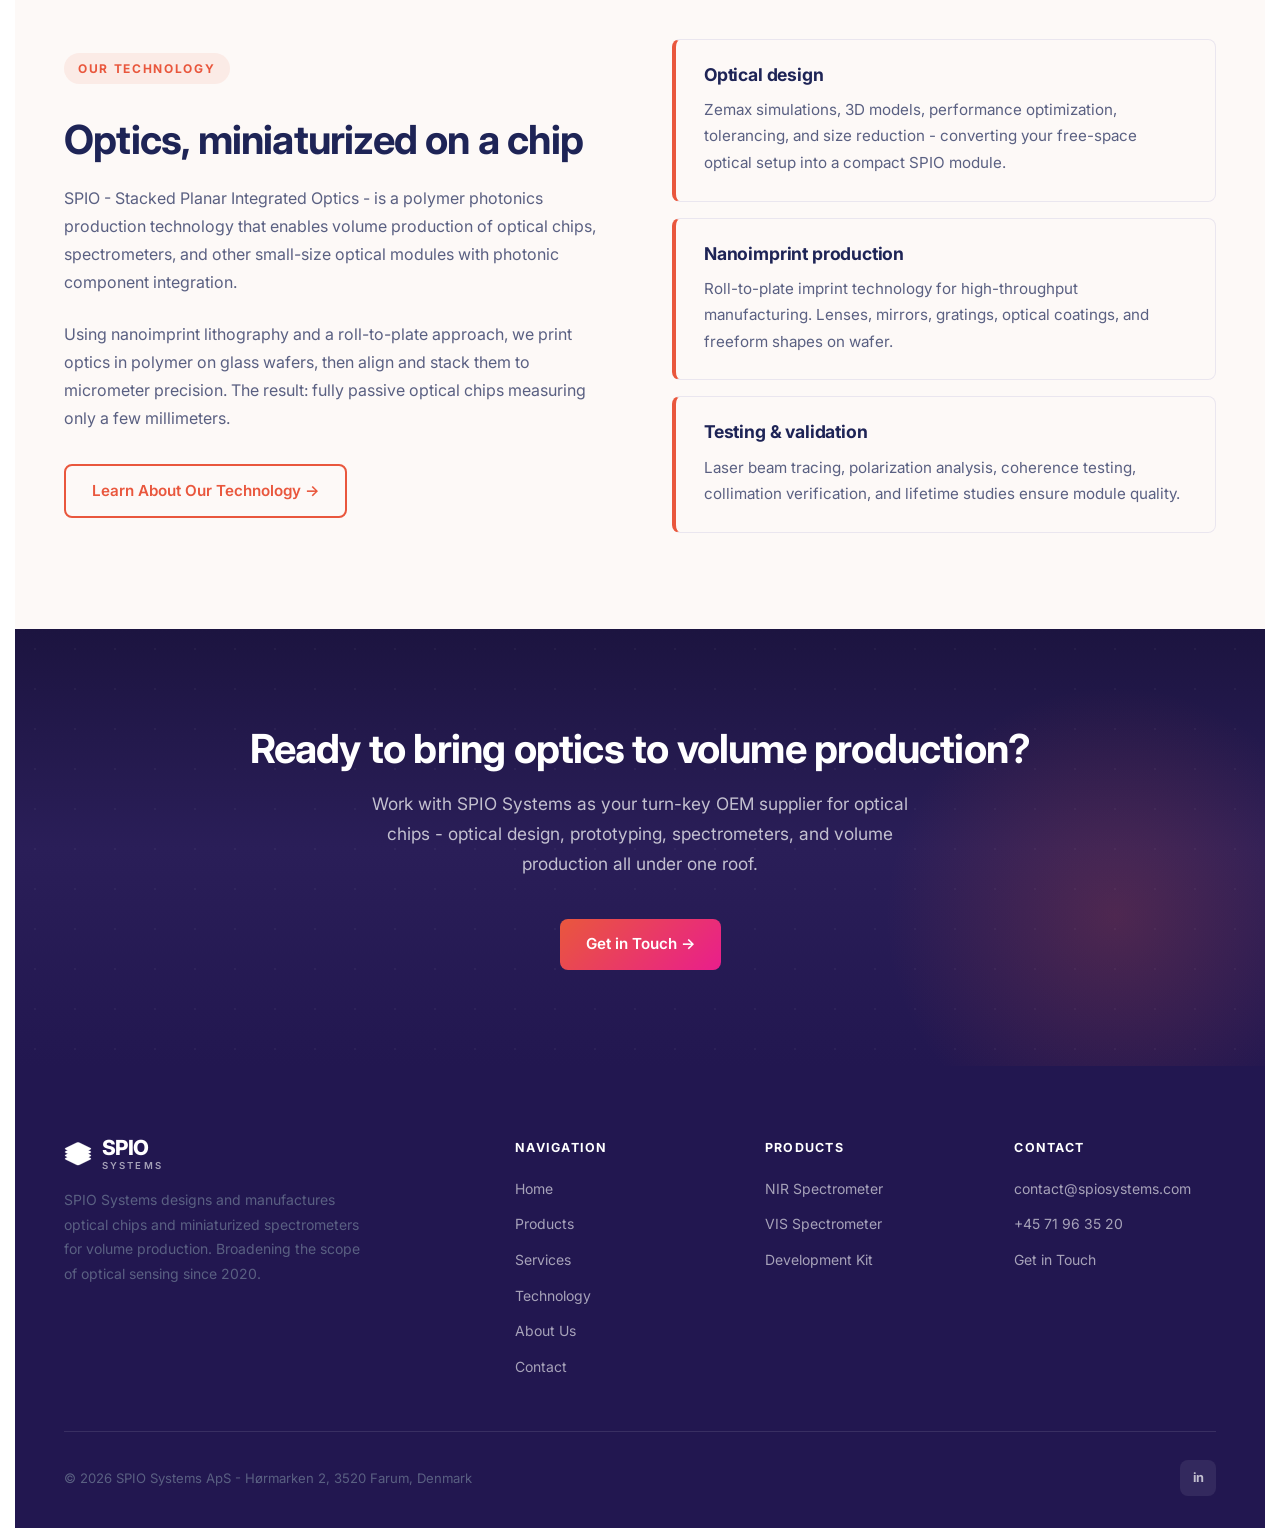
==== commit 9f138d8d: "SEO update 3" ====
--- a/index.html
+++ b/index.html
@@ -12,7 +12,10 @@
   <meta property="og:title" content="SPIO Systems - Optical Chips: Chipification of Optics">
   <meta property="og:description" content="SPIO Systems miniaturizes optics and spectrometers into optical chips - the chipification of optical instruments, built for volume production.">
   <meta property="og:url" content="https://spiosystems.com/">
-  <meta property="og:image" content="https://spiosystems.com/images/chip-tweezers.png">
+  <meta property="og:image" content="https://spiosystems.com/images/og-image.png">
+  <meta property="og:image:width" content="1200">
+  <meta property="og:image:height" content="630">
+  <meta name="twitter:image" content="https://spiosystems.com/images/og-image.png">
   <meta name="twitter:card" content="summary_large_image">
   <link rel="icon" type="image/svg+xml" href="icon.svg">
   <link rel="preconnect" href="https://fonts.googleapis.com">
@@ -90,7 +93,7 @@
           </div>
         </div>
         <div class="hero-visual">
-          <img src="images/chip-tweezers.png" width="1474" height="1067" alt="SPIO optical chip - a miniaturized spectrometer module held with tweezers">
+          <img src="images/chip-tweezers.png" width="1000" height="724" alt="SPIO optical chip - a miniaturized spectrometer module held with tweezers">
         </div>
       </div>
     </div>
@@ -102,7 +105,7 @@
       <div class="mission-strip">
         <div>
           <p style="font-size:1.05rem; font-style:italic; color:var(--text); font-weight:500; line-height:1.65; max-width:700px;">
-            &ldquo;We are driven by curiosity, precision, and a technological vision: to broaden the scope of optical sensing with micro optics and polymer photonics <u>just</u> as the electronic chip transformed the world starting in the 1960s.&rdquo;
+            &ldquo;We are driven by curiosity, precision, and a technological vision: to broaden the scope of optical sensing with optical chips <u>just</u> as the electronic chip transformed the world starting in the 1960s.&rdquo;
           </p>
         </div>
         <div class="mission-stats">
@@ -152,8 +155,8 @@
     <div class="container">
       <div class="section-header">
         <span class="eyebrow">Applications</span>
-        <h2>Micro optics for a world of possibilities</h2>
-        <p>Our micro optics and micro-spectrometers integrate into products where traditional optics are too large, too expensive, or too fragile - opening entirely new markets.</p>
+        <h2>Optics for a world of possibilities</h2>
+        <p>Our optical chips and spectrometers integrate into products where traditional optics are too large, too expensive, or too fragile - opening entirely new markets.</p>
       </div>
       <div class="grid-4">
         <div class="card" style="text-align:center; padding:32px 24px;">
@@ -182,7 +185,7 @@
       <div class="section-header">
         <span class="eyebrow">Our Services</span>
         <h2>From design to volume production</h2>
-        <p>We support you at every stage of micro optics and polymer photonics development - from initial concept through prototyping to full-scale volume production.</p>
+        <p>We support you at every stage of optical chip development - from initial concept through prototyping to full-scale volume production.</p>
       </div>
       <div class="grid-3">
         <div class="card">
@@ -226,8 +229,8 @@
         <div>
           <span class="eyebrow">Our Technology</span>
           <h2 style="margin-top:16px; margin-bottom:20px;">Optics, miniaturized on a chip</h2>
-          <p style="margin-bottom:24px;">SPIO - Stacked Planar Integrated Optics - is a polymer photonics production technology that enables volume production of micro optics, micro-spectrometers, and other small-size optical modules with photonic component integration.</p>
-          <p style="margin-bottom:32px;">Using nanoimprint lithography and a roll-to-plate approach, we print micro optics in polymer on glass wafers, then align and stack them to micrometer precision. The result: fully passive optical chips measuring only a few millimeters.</p>
+          <p style="margin-bottom:24px;">SPIO - Stacked Planar Integrated Optics - is a polymer photonics production technology that enables volume production of optical chips, spectrometers, and other small-size optical modules with photonic component integration.</p>
+          <p style="margin-bottom:32px;">Using nanoimprint lithography and a roll-to-plate approach, we print optics in polymer on glass wafers, then align and stack them to micrometer precision. The result: fully passive optical chips measuring only a few millimeters.</p>
           <a href="technology.html" class="btn btn-outline">Learn About Our Technology &rarr;</a>
         </div>
         <div style="display:flex; flex-direction:column; gap:16px;">
@@ -252,8 +255,8 @@
   <section class="cta-section">
     <div class="container">
       <div class="cta-inner">
-        <h2>Ready to bring micro optics to volume production?</h2>
-        <p>Work with SPIO Systems as your turn-key OEM supplier for micro optics and polymer photonics - optical design, prototyping, spectrometers, and volume production all under one roof.</p>
+        <h2>Ready to bring optics to volume production?</h2>
+        <p>Work with SPIO Systems as your turn-key OEM supplier for optical chips - optical design, prototyping, spectrometers, and volume production all under one roof.</p>
         <a href="contact.html" class="btn btn-primary">Get in Touch &rarr;</a>
       </div>
     </div>
@@ -271,7 +274,7 @@
               <span class="logo-systems">SYSTEMS</span>
             </div>
           </a>
-          <p>SPIO Systems designs and manufactures micro optics and polymer photonics - including spectrometers and micro-spectrometers for volume production. Broadening the scope of optical sensing since 2020.</p>
+          <p>SPIO Systems designs and manufactures optical chips and miniaturized spectrometers for volume production. Broadening the scope of optical sensing since 2020.</p>
         </div>
         <div class="footer-col">
           <h5>Navigation</h5>
